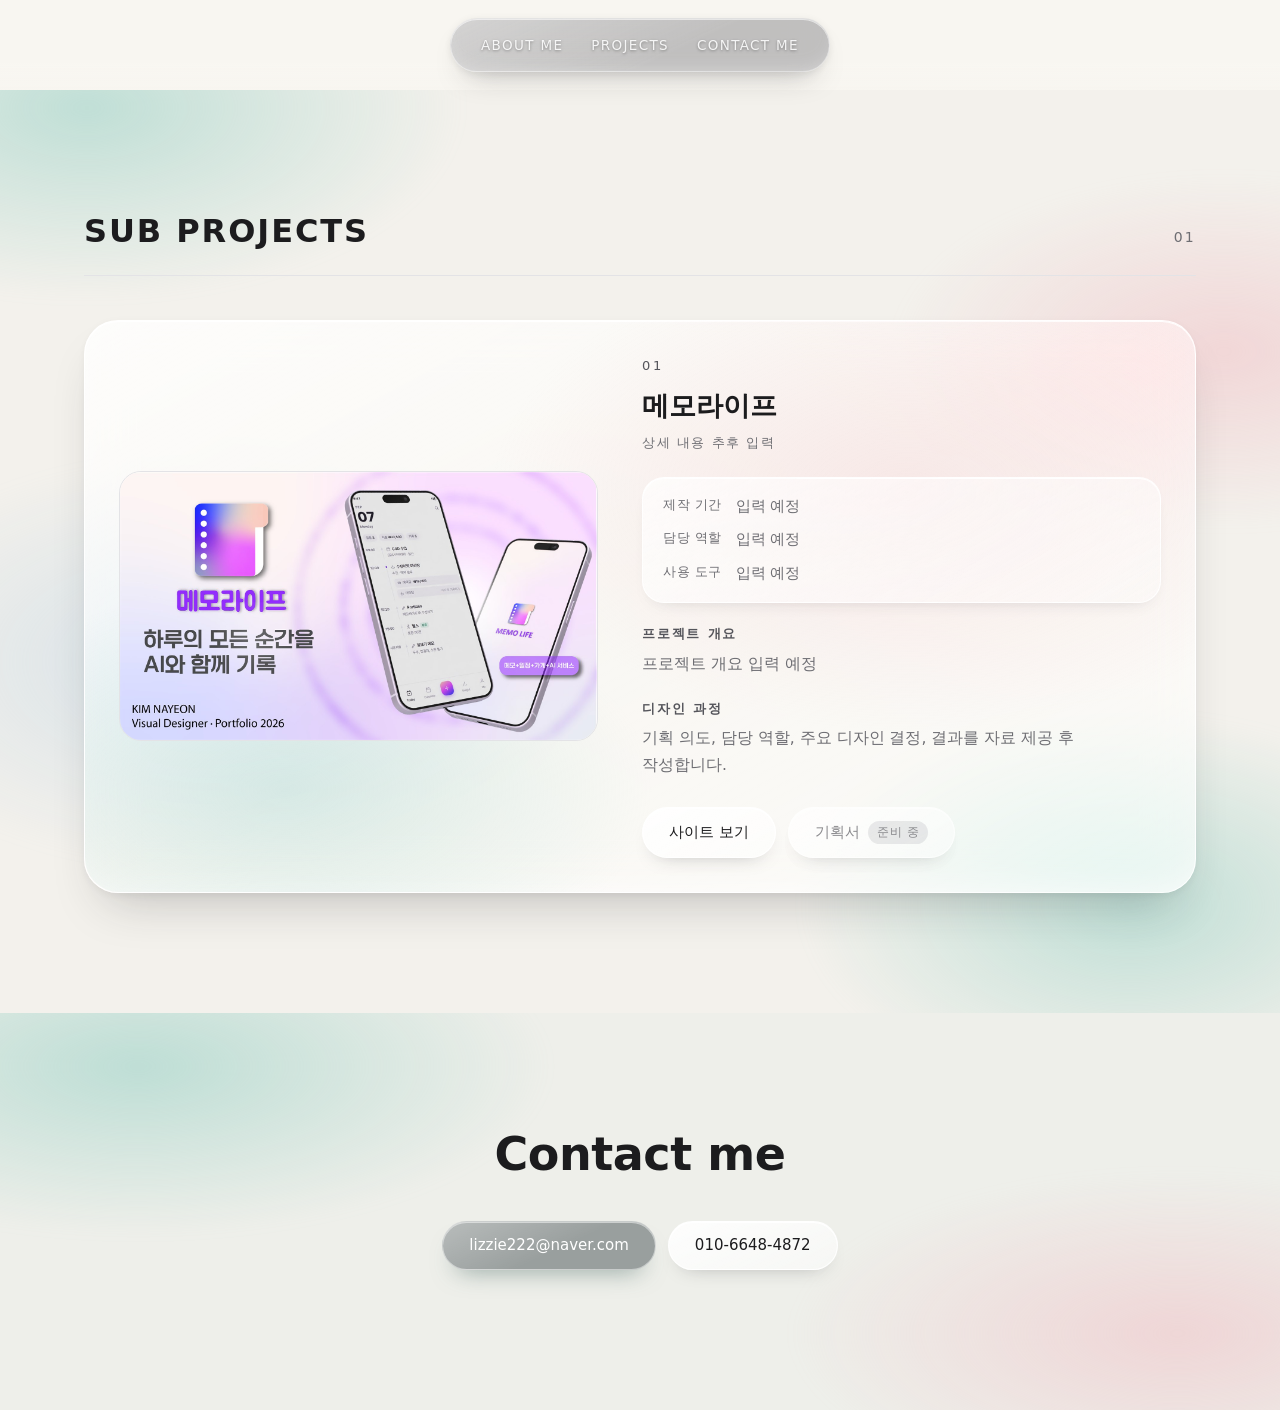
==== sub-projects.html @ ff89bba6 "연락처 제목 오타 수정 Co-Authored-By: Claude Opus 5.5 <noreply@anthropic.com>" ====
<!DOCTYPE html>
<html lang="ko">
<head>
<meta charset="UTF-8">
<meta name="viewport" content="width=device-width, initial-scale=1">
<title>SUB PROJECTS — 디자인 포트폴리오</title>
<meta name="description" content="김나연 디자인 포트폴리오 서브 프로젝트">
<link rel="stylesheet" href="styles.css">
</head>
<body>

<a class="skip" href="#main">본문으로 건너뛰기</a>

<!-- ===== 헤더 ===== -->
<header class="header">
  <nav class="header__bar" aria-label="주요 메뉴">
    <ul class="header__menu">
      <li><a href="index.html#about">ABOUT ME</a></li>
      <li class="has-sub">
        <a href="index.html#projects">PROJECTS</a>
        <ul class="submenu">
          <li><a href="index.html#projects">MAIN PROJECT</a></li>
          <li><a href="sub-projects.html" aria-current="page">SUB PROJECT</a></li>
        </ul>
      </li>
      <li><a href="#contact">CONTACT ME</a></li>
    </ul>
  </nav>
</header>

<main id="main">

  <!-- ===== SUB PROJECTS ===== -->
  <section class="projects section" id="projects">
    <div class="wrap">
      <div class="projects__head">
        <h1 class="section__title">SUB PROJECTS</h1>
        <p class="projects__range">01</p>
      </div>

      <!-- 서브 프로젝트 01 -->
      <article class="project">
        <div class="project__media">
          <img class="ph-img" src="images/memolife.jpg" alt="메모라이프 앱 대표 이미지">
        </div>
        <div class="project__body">
          <p class="project__num">01</p>
          <h2 class="project__title">메모라이프</h2>
          <p class="project__sub tbd">상세 내용 추후 입력</p>
          <dl class="meta">
            <div><dt>제작 기간</dt><dd class="tbd">입력 예정</dd></div>
            <div><dt>담당 역할</dt><dd class="tbd">입력 예정</dd></div>
            <div><dt>사용 도구</dt><dd class="tbd">입력 예정</dd></div>
          </dl>
          <div class="block">
            <h3>프로젝트 개요</h3>
            <p class="tbd">프로젝트 개요 입력 예정</p>
          </div>
          <div class="block">
            <h3>디자인 과정</h3>
            <p class="tbd">기획 의도, 담당 역할, 주요 디자인 결정, 결과를 자료 제공 후 작성합니다.</p>
          </div>
          <div class="btns">
            <a class="btn btn--line" href="https://memolife-hazel.vercel.app/" target="_blank" rel="noopener noreferrer">사이트 보기</a>
            <button class="btn btn--pending" type="button" disabled>기획서<span class="pending">준비 중</span></button>
          </div>
        </div>
      </article>

    </div>
  </section>

  <!-- ===== 하단 연락처 ===== -->
  <section class="contact" id="contact">
    <div class="wrap contact__inner">
      <h2 class="contact__title">Contact me</h2>
      <div class="btns btns--center">
        <a class="btn btn--solid" href="mailto:lizzie222@naver.com">lizzie222@naver.com</a>
        <a class="btn btn--line" href="tel:01066484872">010-6648-4872</a>
      </div>
    </div>
  </section>

</main>

<script src="nav.js"></script>

</body>
</html>
---- styles.css ----
/* ============================================================
   포트폴리오 스타일
   색상 · 간격 · 모서리는 아래 :root 변수만 고치면 전체에 반영됩니다.
   ============================================================ */

:root {
  /* 색상 — 화이트 · 그레이 톤 */
  --bg:         #F8F6F1;  /* 기본 배경 — 따뜻한 오프화이트 */
  --bg-soft:    #F3F1EC;  /* 섹션 구분용 옅은 배경 */

  /* 파스텔 — 유리 안쪽에 번지는 색 (참고 시안) */
  --mint:       rgba(150, 208, 196, .55);
  --mint-soft:  rgba(168, 214, 204, .38);
  --pink:       rgba(240, 190, 196, .52);
  --pink-soft:  rgba(244, 204, 208, .36);
  --sky:        rgba(178, 205, 226, .45);
  --sage:       #949a99;  /* 파스텔 계열 강조 (솔리드 버튼 · 배지) */
  --sage-deep:  #577E77;
  --ink:        #1C1C1E;  /* 짙은 본문 글자색 */
  --ink-soft:   #6E6E73;  /* 보조 글자색 */
  --line:       #E3E3E6;  /* 얇은 테두리 */
  --accent:     #55555B;  /* 포인트 (라벨 · 강조) */
  --accent-deep:#2C2C31;  /* 진한 회색 (버튼 · 호버) */
  --accent-pale:#EEEFEA;  /* 연한 배경 (연락처) */
  /* 유리질감 (아크릴 판 느낌) */
  --header-bg:  rgba(152, 152, 155, 0.62);    /* 헤더 메뉴 박스 — 회색 유리 */
  --glass-line: rgba(255, 255, 255, .9);   /* 유리 테두리 하이라이트 */

  /* 유백색 유리 표면 */
  --glass-face: linear-gradient(
                  152deg,
                  rgba(255, 255, 255, .82) 0%,
                  rgba(255, 255, 255, .46) 48%,
                  rgba(255, 255, 255, .68) 100%);

  /* 유리 두께감을 만드는 그림자 */
  --glass-shadow:
    0 26px 50px -22px rgba(38, 38, 44, .28),
    0 3px 10px rgba(38, 38, 44, .05),
    inset 0 1px 0 rgba(255, 255, 255, .95),
    inset 0 -18px 34px -22px rgba(255, 255, 255, .85);

  /* 모서리 — 참고 시안처럼 넉넉하게 */
  --r-sm: 14px;
  --r-md: 22px;
  --r-lg: 34px;
  --r-full: 999px;

  /* 여백 */
  --gap:       24px;
  --section-y: 120px;
  --wrap:      1160px;

  /* 호버 이펙트 속도 */
  --hover-speed: .22s;

  /* 글꼴 */
  --font: "Pretendard", "Pretendard Variable", "Apple SD Gothic Neo",
          "Malgun Gothic", "맑은 고딕", system-ui, -apple-system, sans-serif;
}

/* ---------- 기본 ---------- */

*, *::before, *::after { box-sizing: border-box; }

html {
  scroll-behavior: smooth;
  scroll-padding-top: 110px; /* 고정 헤더에 제목이 가리지 않도록 */
}

body {
  margin: 0;
  background: var(--bg);
  color: var(--ink);
  font-family: var(--font);
  font-size: 17px;
  line-height: 1.75;
  -webkit-text-size-adjust: 100%;
  overflow-x: hidden;
}

img { max-width: 100%; display: block; }

h1, h2, h3, h4 { margin: 0; line-height: 1.35; word-break: keep-all; }
p { margin: 0; word-break: keep-all; }
ul { margin: 0; padding: 0; list-style: none; }
dl, dd { margin: 0; }

a { color: inherit; }

/* 키보드 포커스 표시 */
a:focus-visible,
button:focus-visible {
  outline: 2px solid var(--accent);
  outline-offset: 3px;
  border-radius: var(--r-sm);
}

/* 움직임을 줄이도록 설정한 사용자에게는 호버 이펙트를 적용하지 않는다 */
@media (prefers-reduced-motion: reduce) {
  html { scroll-behavior: auto; }
  * { transition: none !important; }
  .header__menu a:hover,
  .btn:hover,
  .section__title:hover,
  .project__title:hover,
  .contact__title:hover,
  .totop:hover { transform: none; }
}

.wrap {
  width: 100%;
  max-width: var(--wrap);
  margin: 0 auto;
  padding-inline: 24px;
}

.section { padding-block: var(--section-y); }

.skip {
  position: absolute;
  left: -9999px;
}
.skip:focus {
  left: 16px; top: 16px;
  z-index: 100;
  background: var(--ink);
  color: var(--bg);
  padding: 10px 18px;
  border-radius: var(--r-full);
}

/* 아직 확정되지 않은 내용 표시 */
.tbd { color: var(--ink-soft); }

/* ---------- 헤더 ---------- */

.header {
  position: sticky;
  top: 0;
  z-index: 50;
  display: flex;
  justify-content: center;   /* 메뉴 박스를 화면 가운데로 */
  padding: 18px 24px;
  background: linear-gradient(var(--bg) 70%, transparent);
}

.header__bar {
  display: inline-flex;
  align-items: center;
  justify-content: center;
  max-width: 100%;
  padding: 11px 30px;

  /* 유리질감 */
  background:
    linear-gradient(155deg, rgba(255, 255, 255, .34), rgba(255, 255, 255, .06) 60%),
    var(--header-bg);
  backdrop-filter: blur(20px) saturate(160%);
  -webkit-backdrop-filter: blur(20px) saturate(160%);
  border: 1px solid rgba(255, 255, 255, .5);
  border-radius: var(--r-full);
  box-shadow:
    0 16px 30px -16px rgba(38, 38, 44, .35),
    0 2px 8px rgba(38, 38, 44, .08),
    inset 0 1px 0 rgba(255, 255, 255, .6),
    inset 0 -10px 20px -14px rgba(255, 255, 255, .5);
}

.header__menu {
  display: flex;
  flex-wrap: wrap;
  justify-content: center;
  gap: 6px 28px;
}

.header__menu a {
  display: inline-block;
  text-decoration: none;
  font-size: 13.5px;
  letter-spacing: .1em;
  color: rgba(255, 255, 255, .88);
  text-shadow: 0 1px 3px rgba(0, 0, 0, .35);
  transition: color var(--hover-speed), transform var(--hover-speed);
}
.header__menu a:hover {
  color: #fff;
  transform: translateY(-3px) scale(1.14);
}

/* PROJECTS 서브 메뉴 */
.has-sub { position: relative; }

.submenu {
  position: absolute;
  top: calc(100% + 18px);
  left: 50%;
  min-width: max-content;
  padding: 8px;
  list-style: none;
  background: var(--accent-deep);
  border: 1px solid rgba(255, 255, 255, .18);
  border-radius: var(--r-md);
  box-shadow: 0 16px 30px -14px rgba(38, 38, 44, .5);
  opacity: 0;
  visibility: hidden;
  transform: translate(-50%, -6px);
  transition: opacity var(--hover-speed), transform var(--hover-speed), visibility var(--hover-speed);
}

/* 메뉴와 서브 메뉴 사이 틈에서 hover가 끊기지 않게 잇는 영역 */
.submenu::before {
  content: "";
  position: absolute;
  left: 0;
  right: 0;
  bottom: 100%;
  height: 20px;
}

@media (hover: hover) {
  .has-sub:hover .submenu {
    opacity: 1;
    visibility: visible;
    transform: translate(-50%, 0);
  }
}

.has-sub:focus-within .submenu,
.has-sub.is-open .submenu {
  opacity: 1;
  visibility: visible;
  transform: translate(-50%, 0);
}

.header__menu .submenu a {
  display: block;
  padding: 10px 18px;
  border-radius: var(--r-sm);
  font-size: 12.5px;
  white-space: nowrap;
}
.header__menu .submenu a:hover,
.header__menu .submenu a:focus-visible,
.header__menu .submenu a[aria-current="page"] {
  color: #fff;
  background: rgba(255, 255, 255, .14);
  transform: none;
}

/* ---------- 첫 화면 ---------- */

.hero {
  position: relative;
  overflow: hidden;
  padding-block: 72px 110px;
}

/* 첫 화면에도 옅은 파스텔 기운을 깐다 */
.hero::before {
  content: "";
  position: absolute;
  inset: -25% -10%;
  background:
    radial-gradient(26% 34% at 78% 22%, var(--mint-soft), transparent 72%),
    radial-gradient(24% 30% at 12% 72%, var(--pink-soft), transparent 72%);
  filter: blur(10px);
  pointer-events: none;
}

.hero__inner {
  position: relative;
  display: grid;
  grid-template-columns: 1fr;
  justify-items: center;
}

.hero__text {
  max-width: 760px;
  text-align: center;
}

.eyebrow {
  font-size: 13px;
  letter-spacing: .2em;
  color: var(--accent);
  margin-bottom: 22px;
}

.hero__title {
  font-size: clamp(34px, 5.2vw, 60px);
  font-weight: 700;
  letter-spacing: -.02em;
  line-height: 1.28;
}

.hero__name {
  margin-top: 28px;
  font-size: 17px;
}

.hero__field {
  margin-top: 6px;
  color: var(--ink-soft);
  font-size: 15px;
  letter-spacing: .02em;
}


/* ---------- 버튼 ---------- */

.btns {
  display: flex;
  flex-wrap: wrap;
  gap: 12px;
  margin-top: 36px;
}
.btns--center { justify-content: center; }

.btn {
  display: inline-flex;
  align-items: center;
  gap: 8px;
  padding: 13px 26px;
  border-radius: var(--r-full);
  border: 1px solid var(--line);
  background: transparent;
  color: var(--ink);
  font-family: inherit;
  font-size: 15px;
  line-height: 1.4;
  text-decoration: none;
  text-align: center;
  cursor: pointer;
  transition: background var(--hover-speed), color var(--hover-speed),
              border-color var(--hover-speed), transform var(--hover-speed);
  max-width: 100%;
  word-break: break-word;   /* 이메일 · 전화번호가 잘리지 않도록 */
}

/* 커서를 올리면 살짝 커지면서 위로 올라간다 */
.btn:hover { transform: translateY(-3px) scale(1.05); }

/* 아직 링크가 없는 버튼은 반응하지 않는다 */
.btn:disabled:hover { transform: none; }

.btn--solid {
  background:
    linear-gradient(155deg, rgba(255, 255, 255, .34), rgba(255, 255, 255, .05) 55%),
    var(--sage);
  border-color: rgba(255, 255, 255, .45);
  color: #fff;
  box-shadow:
    0 14px 24px -14px rgba(70, 104, 98, .6),
    inset 0 1px 0 rgba(255, 255, 255, .5);
}
.btn--solid:hover { background: var(--sage-deep); }

/* 유리 위에 놓인 유백색 알약 버튼 */
.btn--line,
.btn--pending {
  background: linear-gradient(155deg, rgba(255, 255, 255, .9), rgba(255, 255, 255, .5));
  border-color: rgba(255, 255, 255, .9);
  box-shadow:
    0 10px 20px -14px rgba(38, 38, 44, .35),
    inset 0 1px 0 rgba(255, 255, 255, .95);
}

.btn--line:hover { color: var(--accent-deep); }

/* 아직 링크가 없는 버튼 — 비활성 + 준비 중 표시 */
.btn--pending {
  color: var(--ink-soft);
  cursor: not-allowed;
  opacity: .8;
}

.pending {
  font-size: 11.5px;
  letter-spacing: .06em;
  padding: 3px 9px;
  border-radius: var(--r-full);
  background: rgba(160, 163, 170, .28);
  color: var(--ink-soft);
}

/* ---------- 이미지 자리 표시자 ---------- */

.ph {
  display: flex;
  align-items: center;
  justify-content: center;
  text-align: center;
  padding: 20px;
  background:
    linear-gradient(155deg, rgba(255, 255, 255, .55), rgba(255, 255, 255, .14) 62%),
    radial-gradient(78% 80% at 26% 20%, var(--mint-soft), transparent 76%),
    rgba(198, 202, 208, .45);
  border: 1px solid rgba(255, 255, 255, .7);
  border-radius: var(--r-md);
  box-shadow: inset 0 1px 0 rgba(255, 255, 255, .85);
  color: #74747A;
  font-size: 14px;
  line-height: 1.6;
}

.ph--profile { aspect-ratio: 4 / 5;  }
.ph--web     { aspect-ratio: 16 / 10; }  /* 홈페이지 화면 */
.ph--doc     { aspect-ratio: 4 / 3;  }   /* 포트폴리오 문서 */
.ph--square  { aspect-ratio: 1 / 1;  }   /* 브랜딩 · 캐릭터 작업물 */

/* 실제 이미지로 교체할 때 사용 */
.ph-img {
  width: 100%;
  height: auto;
  border: 1px solid var(--line);
  border-radius: var(--r-md);
}

/* 프로필 사진: 자리 표시자와 같은 비율 유지, 넘치는 부분은 잘라냄 */
.ph-img--profile {
  aspect-ratio: 4 / 5;
  object-fit: cover;
  object-position: center top;
}

/* 홈페이지 화면: 16:10으로 채우고 넘치는 좌우는 잘라냄 */
.ph-img--web {
  aspect-ratio: 16 / 10;
  object-fit: cover;
  object-position: center top;
}

/* 세로형 포스터: 카드가 너무 길어지지 않도록 높이를 제한하고 가운데 정렬 */
.ph-img--poster {
  width: auto;
  max-width: 100%;
  max-height: 520px;
  margin: 0 auto;
  display: block;
}

/* ---------- 공통 제목 ---------- */

.section__title {
  font-size: clamp(24px, 3vw, 32px);
  letter-spacing: .06em;
  font-weight: 700;
  display: inline-block;
  transform-origin: left center;
  transition: transform var(--hover-speed);
}

.section__title:hover { transform: translateY(-3px) scale(1.04); }

.section__lead {
  margin-top: 10px;
  color: var(--accent);
  font-size: 16px;
}

/* ---------- ABOUT ME ---------- */

.about__top {
  display: grid;
  grid-template-columns: 340px 1fr;
  gap: 56px;
  align-items: start;
}

.about__body { margin-top: 22px; }

.about__grid {
  margin-top: 64px;
  display: grid;
  grid-template-columns: repeat(3, 1fr);
  gap: var(--gap);
}

.card--info {
  position: relative;
  padding: 28px;
  background: var(--glass-face);
  backdrop-filter: blur(20px) saturate(160%);
  -webkit-backdrop-filter: blur(20px) saturate(160%);
  border: 1px solid var(--glass-line);
  border-radius: var(--r-md);
  box-shadow: var(--glass-shadow);
}

/* ABOUT 카드도 유리 안쪽에 파스텔을 깐다 */
.card--info::before {
  content: "";
  position: absolute;
  inset: 0;
  border-radius: inherit;
  background: radial-gradient(70% 80% at 78% 16%, var(--mint-soft), transparent 74%);
  pointer-events: none;
}

.about__grid > .card--info:nth-child(2)::before {
  background: radial-gradient(70% 80% at 78% 16%, var(--pink-soft), transparent 74%);
}

.about__grid > .card--info:nth-child(3)::before {
  background: radial-gradient(70% 80% at 78% 16%, var(--sky), transparent 74%);
}

.card--info > * { position: relative; }

.card--info h3 {
  font-size: 13px;
  letter-spacing: .16em;
  color: var(--accent);
  margin-bottom: 12px;
}

.card--info p { font-size: 15.5px; }

/* 카드 안쪽 두 번째 구간 (예: AWARDS 아래 LICENSE) */
.card__sub {
  margin-top: 24px;
  padding-top: 20px;
  border-top: 1px solid rgba(255, 255, 255, .85);
  box-shadow: 0 -1px 0 rgba(120, 124, 134, .12);
}

/* 경력 · 수상 목록 */
.info-list {
  display: grid;
  gap: 16px;
}

.info-list dt {
  font-size: 12.5px;
  letter-spacing: .04em;
  color: var(--ink-soft);
  margin-bottom: 2px;
}

.info-list dd {
  font-size: 15px;
  line-height: 1.55;
}

.info-list dd span {
  display: block;
  margin-top: 2px;
  font-size: 13.5px;
  color: var(--ink-soft);
}

/* 사용 도구 목록 */
.tool-list {
  display: grid;
  gap: 9px;
  font-size: 15px;
}

.tool-list li {
  padding-left: 14px;
  position: relative;
  line-height: 1.5;
}

.tool-list li::before {
  content: "";
  position: absolute;
  left: 0;
  top: .62em;
  width: 5px;
  height: 5px;
  border-radius: 50%;
  background: var(--sage);
}

/* ---------- PROJECTS ---------- */

.projects {
  position: relative;
  background: var(--bg-soft);
  overflow: hidden;
}

/* 유리 뒤로 은은하게 비쳐 보이는 배경 */
.projects::before {
  content: "";
  position: absolute;
  inset: -10%;
  background:
    radial-gradient(34% 24% at 14% 10%, var(--mint), transparent 72%),
    radial-gradient(30% 22% at 88% 32%, var(--pink), transparent 72%),
    radial-gradient(34% 26% at 22% 60%, var(--sky),  transparent 72%),
    radial-gradient(30% 24% at 82% 82%, var(--mint), transparent 72%);
  filter: blur(8px);
  pointer-events: none;
}

.projects > .wrap { position: relative; z-index: 1; }

.projects__head {
  display: flex;
  align-items: baseline;
  justify-content: space-between;
  gap: 16px;
  flex-wrap: wrap;
  padding-bottom: 22px;
  border-bottom: 1px solid var(--line);
}

.projects__range {
  color: var(--ink-soft);
  font-size: 14px;
  letter-spacing: .16em;
}

.project {
  display: grid;
  grid-template-columns: minmax(0, 48fr) minmax(0, 52fr);
  gap: 44px;
  align-items: center;
  position: relative;
  margin-top: 44px;
  padding: 34px;

  /* 유리질감 — 유백색 아크릴 판 */
  background: var(--glass-face);
  backdrop-filter: blur(24px) saturate(165%);
  -webkit-backdrop-filter: blur(24px) saturate(165%);
  border: 1px solid var(--glass-line);
  border-radius: var(--r-lg);
  box-shadow: var(--glass-shadow);
}

/* 유리 안쪽에 번지는 파스텔 — 카드마다 색을 번갈아 준다 */
.project::before {
  content: "";
  position: absolute;
  inset: 0;
  border-radius: inherit;
  background:
    radial-gradient(52% 58% at 72% 28%, var(--mint-soft), transparent 72%),
    radial-gradient(46% 50% at 20% 84%, var(--sky), transparent 72%);
  pointer-events: none;
}

.project:nth-child(even)::before {
  background:
    radial-gradient(52% 58% at 74% 30%, var(--pink-soft), transparent 72%),
    radial-gradient(46% 50% at 18% 82%, var(--mint-soft), transparent 72%);
}

.project:nth-child(3n)::before {
  background:
    radial-gradient(54% 60% at 24% 24%, var(--sky), transparent 72%),
    radial-gradient(46% 50% at 80% 80%, var(--pink-soft), transparent 72%);
}

.project > * { position: relative; }

.project__media { min-width: 0; }
.project__body  { min-width: 0; }

.project__num {
  font-size: 13px;
  letter-spacing: .2em;
  color: var(--accent);
  margin-bottom: 10px;
}

.project__title {
  font-size: clamp(21px, 2.4vw, 27px);
  font-weight: 700;
  display: flex;
  flex-wrap: wrap;
  align-items: center;
  gap: 10px;
  transform-origin: left center;
  transition: transform var(--hover-speed);
}

.project__title:hover { transform: translateY(-3px) scale(1.04); }

.badge {
  font-size: 12px;
  letter-spacing: .06em;
  padding: 5px 12px;
  border-radius: var(--r-full);
  background:
    linear-gradient(155deg, rgba(255, 255, 255, .34), rgba(255, 255, 255, .05) 55%),
    var(--sage);
  color: #fff;
  white-space: nowrap;
  box-shadow: inset 0 1px 0 rgba(255, 255, 255, .5);
}

.project__sub {
  margin-top: 8px;
  font-size: 13px;
  letter-spacing: .12em;
  color: var(--ink-soft);
}

.meta {
  margin-top: 22px;
  padding: 16px 20px;
  background: linear-gradient(150deg, rgba(255, 255, 255, .7), rgba(255, 255, 255, .32));
  border: 1px solid rgba(255, 255, 255, .85);
  border-radius: var(--r-md);
  box-shadow:
    0 8px 18px -12px rgba(38, 38, 44, .22),
    inset 0 1px 0 rgba(255, 255, 255, .9);
  display: grid;
  gap: 8px;
}

.meta > div {
  display: flex;
  flex-wrap: wrap;
  gap: 4px 14px;
  font-size: 14.5px;
}

.meta dt {
  min-width: 54px;
  color: var(--ink-soft);
  font-size: 13px;
  letter-spacing: .04em;
}

.block { margin-top: 22px; }

.block h3,
.block h4 {
  font-size: 13px;
  letter-spacing: .14em;
  color: var(--accent);
  margin-bottom: 8px;
}

.block p { font-size: 15.5px; }
.block p + p { margin-top: 10px; }

.project .btns { margin-top: 28px; }

/* ---------- 하단 연락처 ---------- */

.contact {
  position: relative;
  overflow: hidden;
  background: var(--accent-pale);
  padding-block: 110px 140px;   /* 아래는 여백만 둔다 */
}

.contact::before {
  content: "";
  position: absolute;
  inset: -20%;
  background:
    radial-gradient(32% 42% at 22% 24%, var(--mint), transparent 72%),
    radial-gradient(30% 40% at 80% 72%, var(--pink), transparent 72%);
  filter: blur(8px);
  pointer-events: none;
}

.contact__inner { position: relative; }

.contact__inner { text-align: center; }

.contact__title {
  font-size: clamp(30px, 4.4vw, 46px);
  font-weight: 700;
  letter-spacing: -.01em;
  display: inline-block;
  transition: transform var(--hover-speed);
}

.contact__title:hover { transform: translateY(-4px) scale(1.05); }

/* ---------- 이력서 보기 창 ---------- */

.resume {
  position: fixed;
  inset: 0;
  z-index: 100;
  display: flex;
  align-items: center;
  justify-content: center;
  padding: 32px 20px;
}

.resume[hidden] { display: none; }

.resume__backdrop {
  position: absolute;
  inset: 0;
  background: rgba(40, 44, 46, .45);
  backdrop-filter: blur(10px);
  -webkit-backdrop-filter: blur(10px);
}

.resume__panel {
  position: relative;
  display: flex;
  flex-direction: column;
  max-width: 880px;
  max-height: 100%;
  padding: 16px;

  /* 페이지와 같은 유리질감 */
  background: var(--glass-face);
  border: 1px solid var(--glass-line);
  border-radius: var(--r-lg);
  box-shadow: var(--glass-shadow);
}

/* 이력서 이미지만 안에서 스크롤된다 */
.resume__scroll {
  flex: 1 1 auto;
  min-height: 0;
  overflow: auto;
  border-radius: var(--r-md);
}

.resume__img {
  display: block;
  width: 100%;
  height: auto;
}

/* 저장 · 닫기 버튼 줄 — 이력서 위에 고정 */
.resume__tools {
  flex: none;
  display: flex;
  align-items: center;
  justify-content: flex-end;
  gap: 8px;
  padding: 0 4px 12px;
}

/* 이력서 이미지 저장 버튼 */
.resume__save {
  display: inline-flex;
  align-items: center;
  gap: 6px;
  height: 40px;
  padding: 0 18px;
  font-size: 14px;
  text-decoration: none;
  color: #fff;
  background:
    linear-gradient(155deg, rgba(255, 255, 255, .34), rgba(255, 255, 255, .05) 55%),
    var(--sage);
  border: 1px solid rgba(255, 255, 255, .45);
  border-radius: var(--r-full);
  box-shadow:
    0 10px 20px -12px rgba(70, 104, 98, .6),
    inset 0 1px 0 rgba(255, 255, 255, .5);
  transition: background var(--hover-speed), transform var(--hover-speed);
}

.resume__save:hover {
  background: var(--sage-deep);
  transform: translateY(-2px) scale(1.04);
}

.resume__close {
  width: 40px;
  height: 40px;
  display: flex;
  align-items: center;
  justify-content: center;
  font-size: 15px;
  color: var(--ink);
  background: linear-gradient(155deg, rgba(255, 255, 255, .95), rgba(255, 255, 255, .6));
  border: 1px solid var(--glass-line);
  border-radius: var(--r-full);
  box-shadow: 0 10px 20px -12px rgba(38, 38, 44, .4);
  cursor: pointer;
  transition: transform var(--hover-speed), color var(--hover-speed);
}

.resume__close:hover {
  color: var(--sage-deep);
  transform: scale(1.08);
}

/* ---------- 맨 위로 버튼 ---------- */

.totop {
  position: fixed;
  right: 28px;
  bottom: 28px;
  z-index: 60;
  width: 50px;
  height: 50px;
  display: flex;
  align-items: center;
  justify-content: center;
  font-size: 19px;
  line-height: 1;
  text-decoration: none;
  color: var(--ink);
  background: linear-gradient(155deg, rgba(255, 255, 255, .9), rgba(255, 255, 255, .5));
  border: 1px solid var(--glass-line);
  border-radius: var(--r-full);
  box-shadow:
    0 14px 26px -14px rgba(38, 38, 44, .35),
    inset 0 1px 0 rgba(255, 255, 255, .95);
  backdrop-filter: blur(16px) saturate(160%);
  -webkit-backdrop-filter: blur(16px) saturate(160%);

  /* 기본은 숨김, 스크롤을 내리면 나타난다 */
  opacity: 0;
  visibility: hidden;
  transform: translateY(8px);
  transition: opacity .25s, transform .25s, visibility .25s, color .2s, border-color .2s;
}

.totop.is-visible {
  opacity: 1;
  visibility: visible;
  transform: none;
}

.totop:hover {
  color: var(--accent-deep);
  border-color: var(--ink-soft);
  transform: translateY(-4px) scale(1.08);
}

/* ============================================================
   반응형
   ============================================================ */

/* 태블릿 */
@media (max-width: 1000px) {
  :root { --section-y: 88px; }

  .about__top {
    grid-template-columns: 1fr;
    gap: 40px;
  }

  .about__top .ph--profile,
  .about__top .ph-img--profile {
    max-width: 320px;
    aspect-ratio: 4 / 4.4;
  }

  .about__grid { grid-template-columns: 1fr; }

  /* 좁은 화면: 이미지 위, 설명 아래 한 열 */
  .project {
    grid-template-columns: 1fr;
    gap: 28px;
  }
}

/* 모바일 */
@media (max-width: 640px) {
  :root { --section-y: 72px; }

  body { font-size: 16px; }

  .wrap { padding-inline: 18px; }

  .header { padding: 12px 16px; }

  .header__bar { padding: 10px 20px; }

  .header__menu { gap: 6px 18px; }
  .header__menu a { font-size: 12.5px; }

  html { scroll-padding-top: 96px; }

  .hero { padding-block: 40px 72px; }

  .project { padding: 22px; }

  .meta { padding: 14px 16px; }

  .btn { padding: 12px 20px; font-size: 14.5px; }

  .btns .btn { flex: 1 1 100%; justify-content: center; }

  .contact { padding-block: 72px 96px; }

  .totop {
    right: 16px;
    bottom: 16px;
    width: 44px;
    height: 44px;
    font-size: 17px;
  }

  .resume { padding: 16px 12px; }
  .resume__panel { padding: 10px; border-radius: var(--r-md); }
  .resume__tools { gap: 6px; padding-bottom: 10px; }
  .resume__save { height: 36px; padding: 0 14px; font-size: 13px; }
  .resume__close { width: 36px; height: 36px; }
}
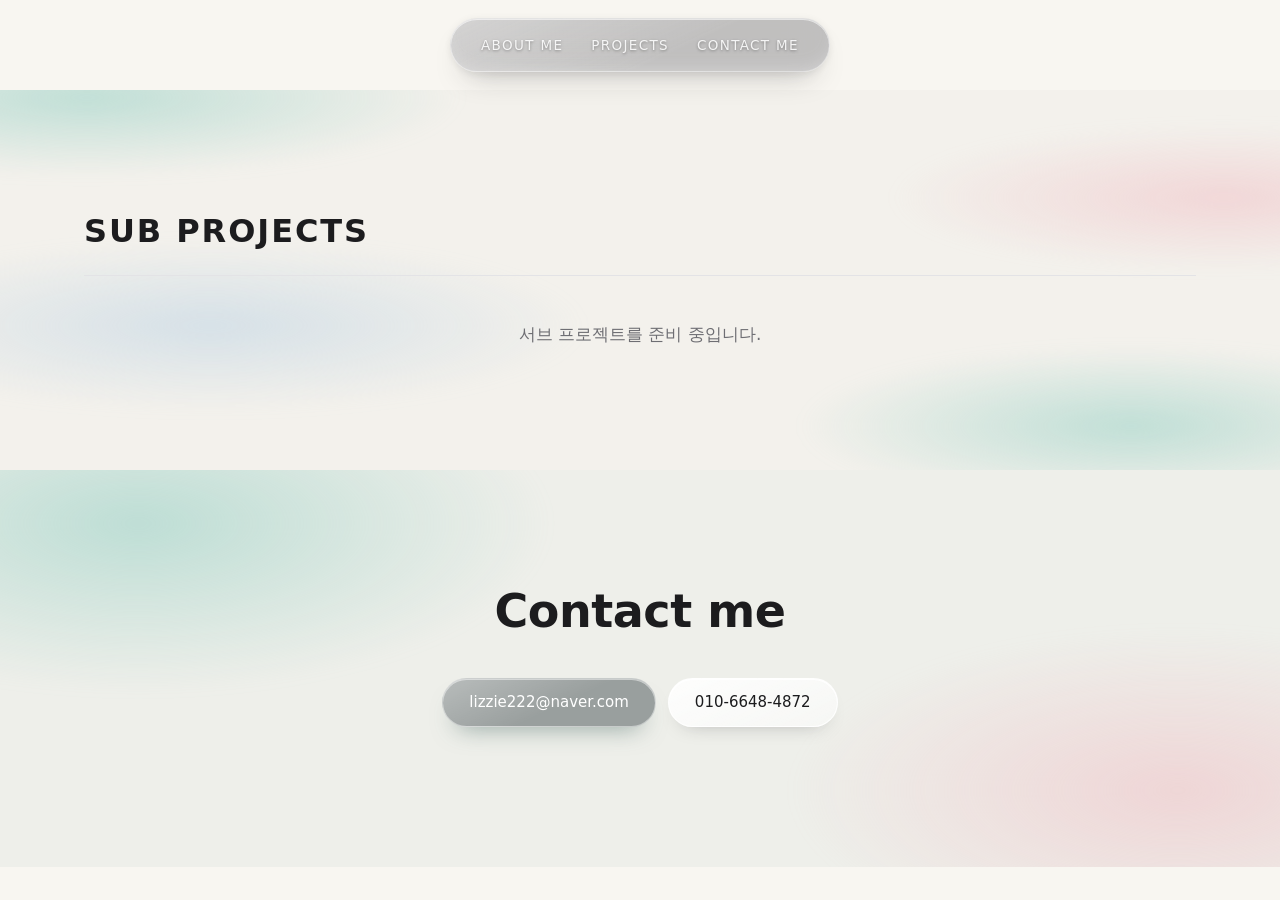
==== commit fc3a0774: "메모라이프를 메인 프로젝트로 이동, 서브 페이지 준비 중 안내 추가 Co-Authored-By: Claude Opus 5.5 <noreply@anthropic.com>" ====
--- a/sub-projects.html
+++ b/sub-projects.html
@@ -35,37 +35,10 @@
     <div class="wrap">
       <div class="projects__head">
         <h1 class="section__title">SUB PROJECTS</h1>
-        <p class="projects__range">01</p>
       </div>
 
-      <!-- 서브 프로젝트 01 -->
-      <article class="project">
-        <div class="project__media">
-          <img class="ph-img" src="images/memolife.jpg" alt="메모라이프 앱 대표 이미지">
-        </div>
-        <div class="project__body">
-          <p class="project__num">01</p>
-          <h2 class="project__title">메모라이프</h2>
-          <p class="project__sub tbd">상세 내용 추후 입력</p>
-          <dl class="meta">
-            <div><dt>제작 기간</dt><dd class="tbd">입력 예정</dd></div>
-            <div><dt>담당 역할</dt><dd class="tbd">입력 예정</dd></div>
-            <div><dt>사용 도구</dt><dd class="tbd">입력 예정</dd></div>
-          </dl>
-          <div class="block">
-            <h3>프로젝트 개요</h3>
-            <p class="tbd">프로젝트 개요 입력 예정</p>
-          </div>
-          <div class="block">
-            <h3>디자인 과정</h3>
-            <p class="tbd">기획 의도, 담당 역할, 주요 디자인 결정, 결과를 자료 제공 후 작성합니다.</p>
-          </div>
-          <div class="btns">
-            <a class="btn btn--line" href="https://memolife-hazel.vercel.app/" target="_blank" rel="noopener noreferrer">사이트 보기</a>
-            <button class="btn btn--pending" type="button" disabled>기획서<span class="pending">준비 중</span></button>
-          </div>
-        </div>
-      </article>
+      <!-- 서브 프로젝트가 생기면 이 문구를 지우고 index.html과 같은 article.project 블록을 넣습니다 -->
+      <p class="projects__empty tbd">서브 프로젝트를 준비 중입니다.</p>
 
     </div>
   </section>
--- a/styles.css
+++ b/styles.css
@@ -292,6 +292,24 @@
   font-weight: 700;
   letter-spacing: -.02em;
   line-height: 1.28;
+}
+
+/* 첫 화면 제목 물결 모션 — 글자마다 시차를 두고 위아래로 움직인다 */
+.wave__word { display: inline-block; }
+
+.wave__char {
+  display: inline-block;
+  animation: wave 2.6s ease-in-out infinite;
+  animation-delay: calc(var(--i) * 90ms);
+}
+
+@keyframes wave {
+  0%, 50%, 100% { transform: translateY(0); }
+  25%           { transform: translateY(-.2em); }
+}
+
+@media (prefers-reduced-motion: reduce) {
+  .wave__char { animation: none; }
 }
 
 .hero__name {
@@ -550,6 +568,30 @@
   color: var(--ink-soft);
 }
 
+/* 항목 설명 오른쪽에 작은 버튼을 나란히 둘 때 */
+.info-list dd .info-list__row {
+  display: flex;
+  align-items: center;
+  gap: 10px;
+}
+
+.btn--sm {
+  padding: 4px 14px;
+  font-size: 12.5px;
+}
+
+.btn--gray {
+  margin-left: 75px;
+  background: var(--accent);
+  border-color: var(--accent);
+  color: #fff;
+}
+.btn--gray:hover {
+  background: var(--accent-deep);
+  border-color: var(--accent-deep);
+  color: #fff;
+}
+
 /* 사용 도구 목록 */
 .tool-list {
   display: grid;
@@ -606,6 +648,11 @@
   flex-wrap: wrap;
   padding-bottom: 22px;
   border-bottom: 1px solid var(--line);
+}
+
+.projects__empty {
+  margin-top: 44px;
+  text-align: center;
 }
 
 .projects__range {
@@ -945,6 +992,7 @@
   .about__top .ph--profile,
   .about__top .ph-img--profile {
     max-width: 320px;
+    justify-self: center;
     aspect-ratio: 4 / 4.4;
   }
 
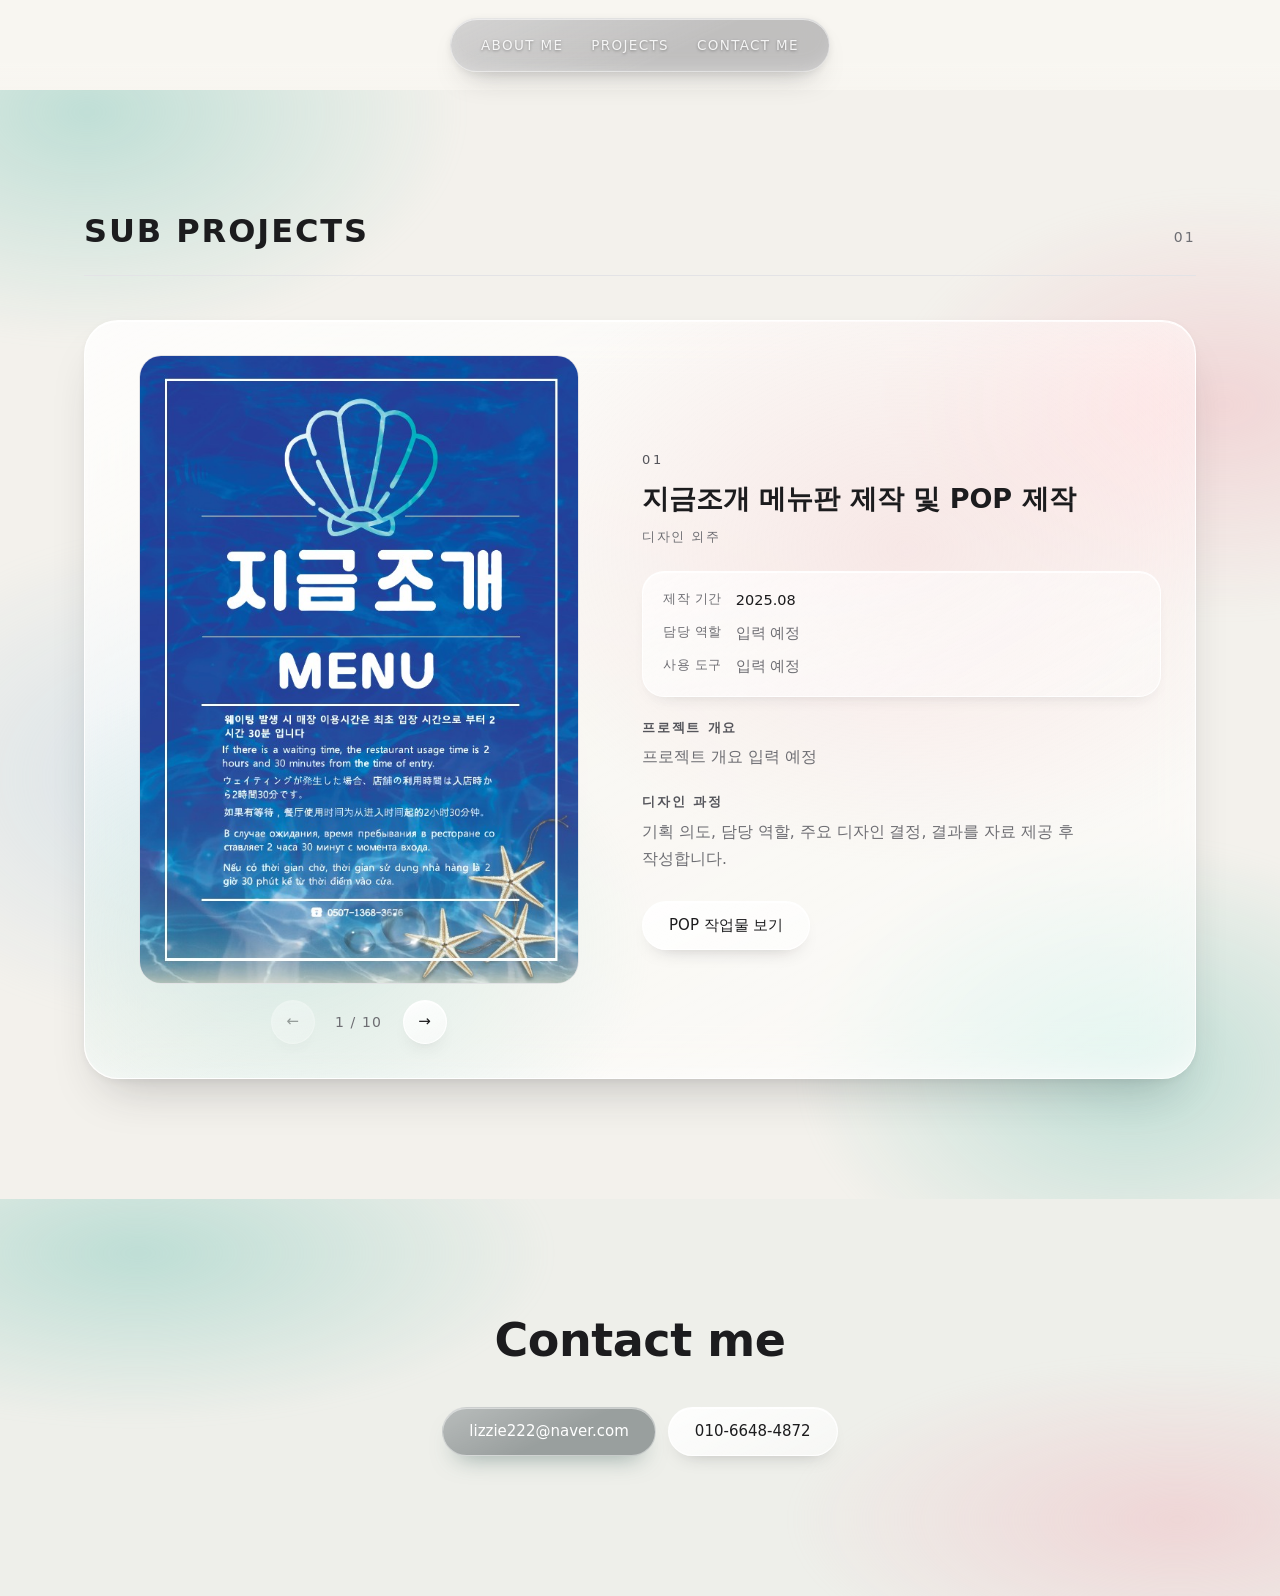
==== commit c4332e23: "지금조개 메뉴판 슬라이더와 POP 상세페이지 추가 Co-Authored-By: Claude Opus 5.5 <noreply@anthropic.com>" ====
--- a/sub-projects.html
+++ b/sub-projects.html
@@ -35,10 +35,53 @@
     <div class="wrap">
       <div class="projects__head">
         <h1 class="section__title">SUB PROJECTS</h1>
+        <p class="projects__range">01</p>
       </div>
 
-      <!-- 서브 프로젝트가 생기면 이 문구를 지우고 index.html과 같은 article.project 블록을 넣습니다 -->
-      <p class="projects__empty tbd">서브 프로젝트를 준비 중입니다.</p>
+      <!-- 서브 프로젝트 01 -->
+      <article class="project">
+        <div class="project__media">
+          <div class="slider" data-slider role="group" aria-label="지금조개 메뉴판 페이지 넘겨보기">
+            <div class="slider__track">
+              <img class="ph-img" src="images/jigeum-menu-1.jpg" width="598" height="856" alt="지금조개 메뉴판 표지">
+              <img class="ph-img" src="images/jigeum-menu-2.jpg" width="1200" height="1697" loading="lazy" alt="지금조개 메뉴판 메인 메뉴 세트 페이지">
+              <img class="ph-img" src="images/jigeum-menu-3.jpg" width="1200" height="1697" loading="lazy" alt="지금조개 메뉴판 메인 메뉴 세트와 단품 페이지">
+              <img class="ph-img" src="images/jigeum-menu-4.jpg" width="1200" height="1697" loading="lazy" alt="지금조개 메뉴판 메인 메뉴 페이지">
+              <img class="ph-img" src="images/jigeum-menu-5.jpg" width="1200" height="1697" loading="lazy" alt="지금조개 메뉴판 메인 메뉴 해산물 페이지">
+              <img class="ph-img" src="images/jigeum-menu-6.jpg" width="1200" height="1697" loading="lazy" alt="지금조개 메뉴판 사이드 메뉴 페이지">
+              <img class="ph-img" src="images/jigeum-menu-7.jpg" width="1200" height="1697" loading="lazy" alt="지금조개 메뉴판 사이드 메뉴와 추가 메뉴 페이지">
+              <img class="ph-img" src="images/jigeum-menu-8.jpg" width="1200" height="1697" loading="lazy" alt="지금조개 메뉴판 주류 페이지">
+              <img class="ph-img" src="images/jigeum-menu-9.jpg" width="1200" height="1697" loading="lazy" alt="지금조개 메뉴판 주류와 음료 페이지">
+              <img class="ph-img" src="images/jigeum-menu-10.jpg" width="1200" height="1697" loading="lazy" alt="지금조개 메뉴판 NFC 태그 주문 안내 페이지">            </div>
+            <div class="slider__nav">
+              <button class="btn btn--line slider__btn" type="button" data-slider-prev aria-label="이전 페이지"><span aria-hidden="true">←</span></button>
+              <p class="slider__count" data-slider-count aria-live="polite">1 / 10</p>
+              <button class="btn btn--line slider__btn" type="button" data-slider-next aria-label="다음 페이지"><span aria-hidden="true">→</span></button>
+            </div>
+          </div>
+        </div>
+        <div class="project__body">
+          <p class="project__num">01</p>
+          <h2 class="project__title">지금조개 메뉴판 제작 및 POP 제작</h2>
+          <p class="project__sub">디자인 외주</p>
+          <dl class="meta">
+            <div><dt>제작 기간</dt><dd>2025.08</dd></div>
+            <div><dt>담당 역할</dt><dd class="tbd">입력 예정</dd></div>
+            <div><dt>사용 도구</dt><dd class="tbd">입력 예정</dd></div>
+          </dl>
+          <div class="block">
+            <h3>프로젝트 개요</h3>
+            <p class="tbd">프로젝트 개요 입력 예정</p>
+          </div>
+          <div class="block">
+            <h3>디자인 과정</h3>
+            <p class="tbd">기획 의도, 담당 역할, 주요 디자인 결정, 결과를 자료 제공 후 작성합니다.</p>
+          </div>
+          <div class="btns">
+            <a class="btn btn--line" href="images/jigeum-pop-detail.png" target="_blank" rel="noopener noreferrer">POP 작업물 보기</a>
+          </div>
+        </div>
+      </article>
 
     </div>
   </section>
@@ -57,6 +100,7 @@
 </main>
 
 <script src="nav.js"></script>
+<script src="slider.js"></script>
 
 </body>
 </html>
--- a/styles.css
+++ b/styles.css
@@ -402,6 +402,59 @@
   color: var(--ink-soft);
 }
 
+/* ---------- 이미지 넘겨보기 ---------- */
+
+.slider {
+  max-width: 440px;
+  margin-inline: auto;
+}
+
+.slider__track {
+  display: flex;
+  align-items: flex-start;   /* 페이지 비율이 조금 달라도 늘어나지 않게 */
+  overflow-x: auto;
+  scroll-snap-type: x mandatory;
+  scrollbar-width: none;
+  border-radius: var(--r-md);
+}
+.slider__track::-webkit-scrollbar { display: none; }
+
+.slider__track > img {
+  flex: 0 0 100%;
+  min-width: 0;
+  scroll-snap-align: start;
+}
+
+.slider__nav {
+  display: flex;
+  align-items: center;
+  justify-content: center;
+  gap: 16px;
+  margin-top: 16px;
+}
+
+.slider__btn {
+  width: 44px;
+  height: 44px;
+  padding: 0;
+  justify-content: center;
+}
+
+.slider__btn:disabled {
+  opacity: .4;
+  cursor: not-allowed;
+}
+.slider__btn:disabled:hover { transform: none; }
+
+.slider__count {
+  min-width: 56px;
+  margin: 0;
+  text-align: center;
+  font-size: 14px;
+  letter-spacing: .08em;
+  color: var(--ink-soft);
+}
+
 /* ---------- 이미지 자리 표시자 ---------- */
 
 .ph {
@@ -648,11 +701,6 @@
   flex-wrap: wrap;
   padding-bottom: 22px;
   border-bottom: 1px solid var(--line);
-}
-
-.projects__empty {
-  margin-top: 44px;
-  text-align: center;
 }
 
 .projects__range {
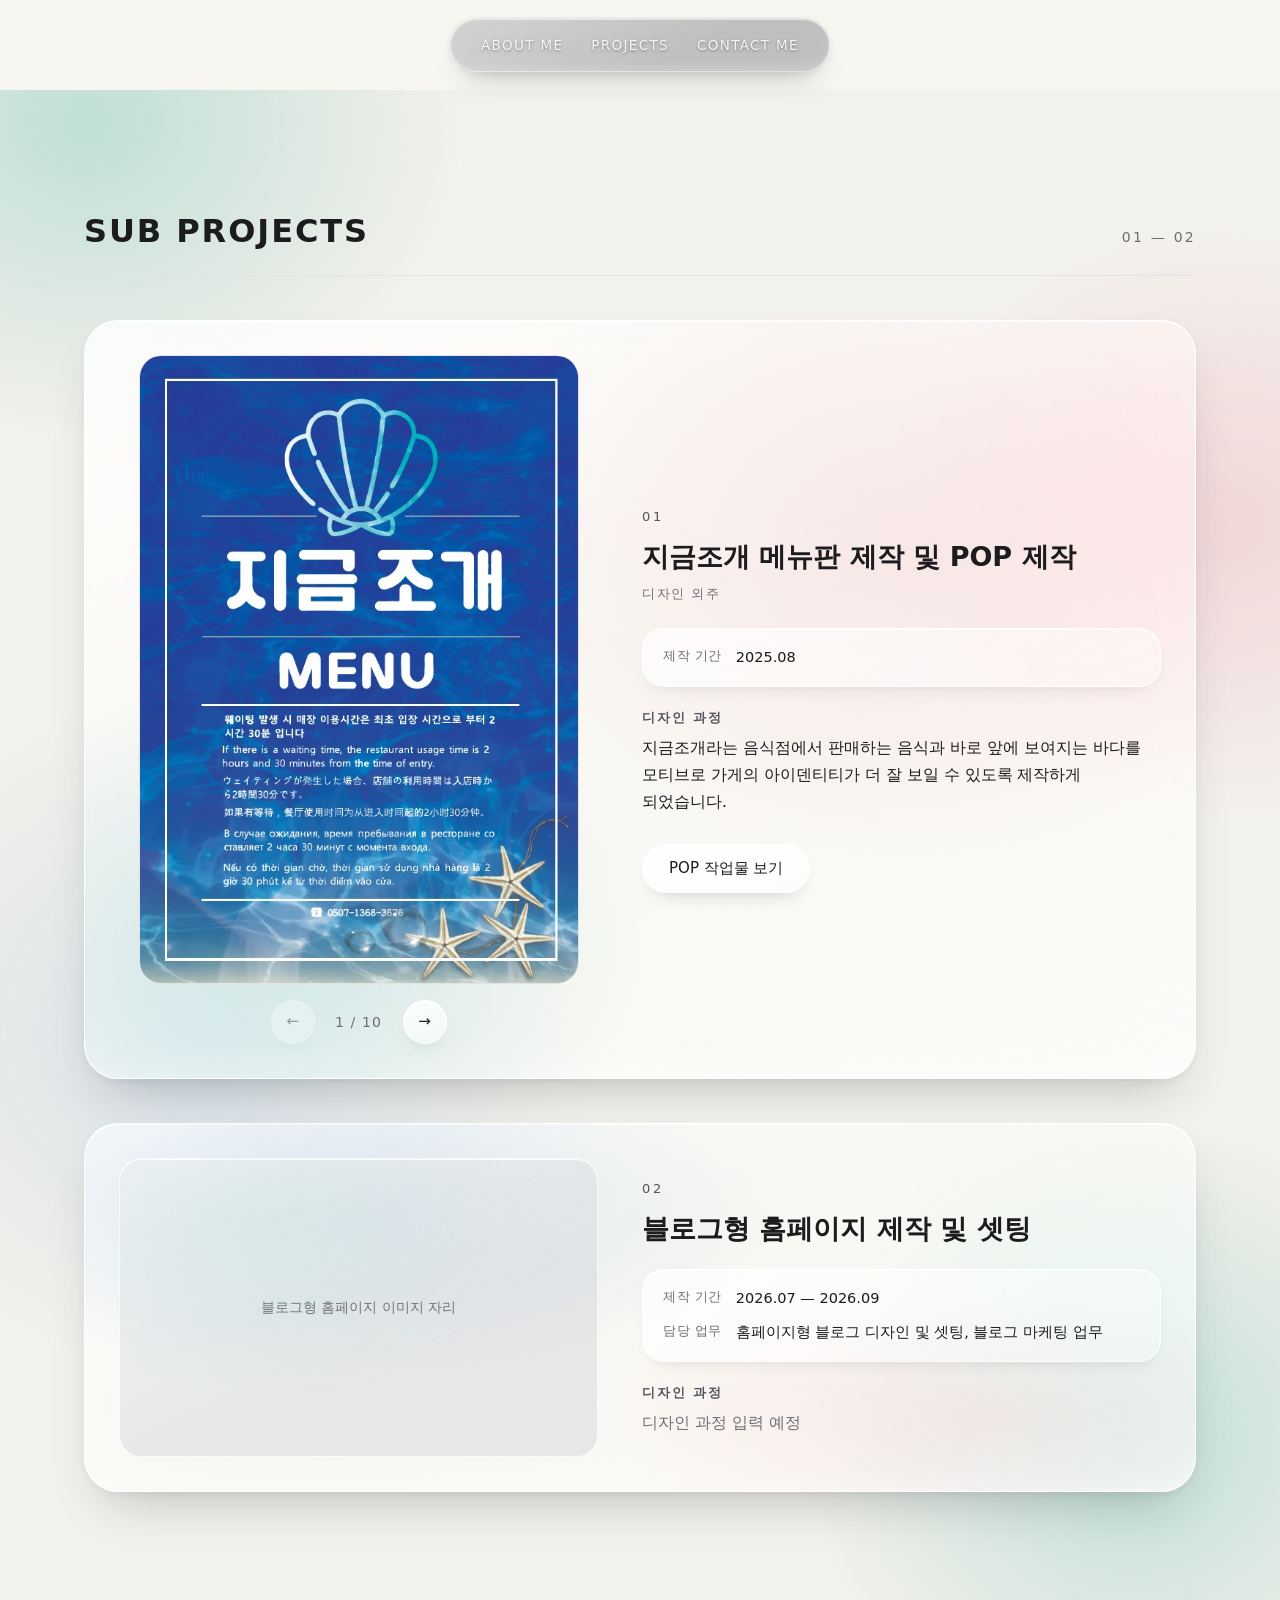
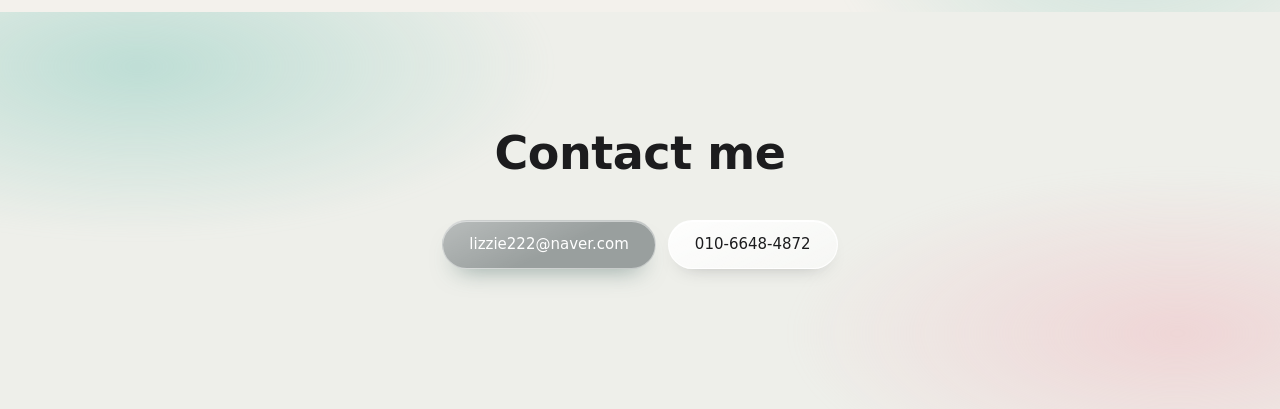
==== commit ff937982: "지금조개 내용 정리, 서브 프로젝트 02 블로그형 홈페이지 추가 Co-Authored-By: Claude Opus 5.5 <noreply@anthropic.com>" ====
--- a/sub-projects.html
+++ b/sub-projects.html
@@ -35,7 +35,7 @@
     <div class="wrap">
       <div class="projects__head">
         <h1 class="section__title">SUB PROJECTS</h1>
-        <p class="projects__range">01</p>
+        <p class="projects__range">01 — 02</p>
       </div>
 
       <!-- 서브 프로젝트 01 -->
@@ -66,19 +66,32 @@
           <p class="project__sub">디자인 외주</p>
           <dl class="meta">
             <div><dt>제작 기간</dt><dd>2025.08</dd></div>
-            <div><dt>담당 역할</dt><dd class="tbd">입력 예정</dd></div>
-            <div><dt>사용 도구</dt><dd class="tbd">입력 예정</dd></div>
           </dl>
           <div class="block">
-            <h3>프로젝트 개요</h3>
-            <p class="tbd">프로젝트 개요 입력 예정</p>
-          </div>
-          <div class="block">
             <h3>디자인 과정</h3>
-            <p class="tbd">기획 의도, 담당 역할, 주요 디자인 결정, 결과를 자료 제공 후 작성합니다.</p>
+            <p>지금조개라는 음식점에서 판매하는 음식과 바로 앞에 보여지는 바다를 모티브로 가게의 아이덴티티가 더 잘 보일 수 있도록 제작하게 되었습니다.</p>
           </div>
           <div class="btns">
             <a class="btn btn--line" href="images/jigeum-pop-detail.png" target="_blank" rel="noopener noreferrer">POP 작업물 보기</a>
+          </div>
+        </div>
+      </article>
+
+      <!-- 서브 프로젝트 02 -->
+      <article class="project">
+        <div class="project__media">
+          <div class="ph ph--web">블로그형 홈페이지 이미지 자리</div>
+        </div>
+        <div class="project__body">
+          <p class="project__num">02</p>
+          <h2 class="project__title">블로그형 홈페이지 제작 및 셋팅</h2>
+          <dl class="meta">
+            <div><dt>제작 기간</dt><dd>2026.07 — 2026.09</dd></div>
+            <div><dt>담당 업무</dt><dd>홈페이지형 블로그 디자인 및 셋팅, 블로그 마케팅 업무</dd></div>
+          </dl>
+          <div class="block">
+            <h3>디자인 과정</h3>
+            <p class="tbd">디자인 과정 입력 예정</p>
           </div>
         </div>
       </article>
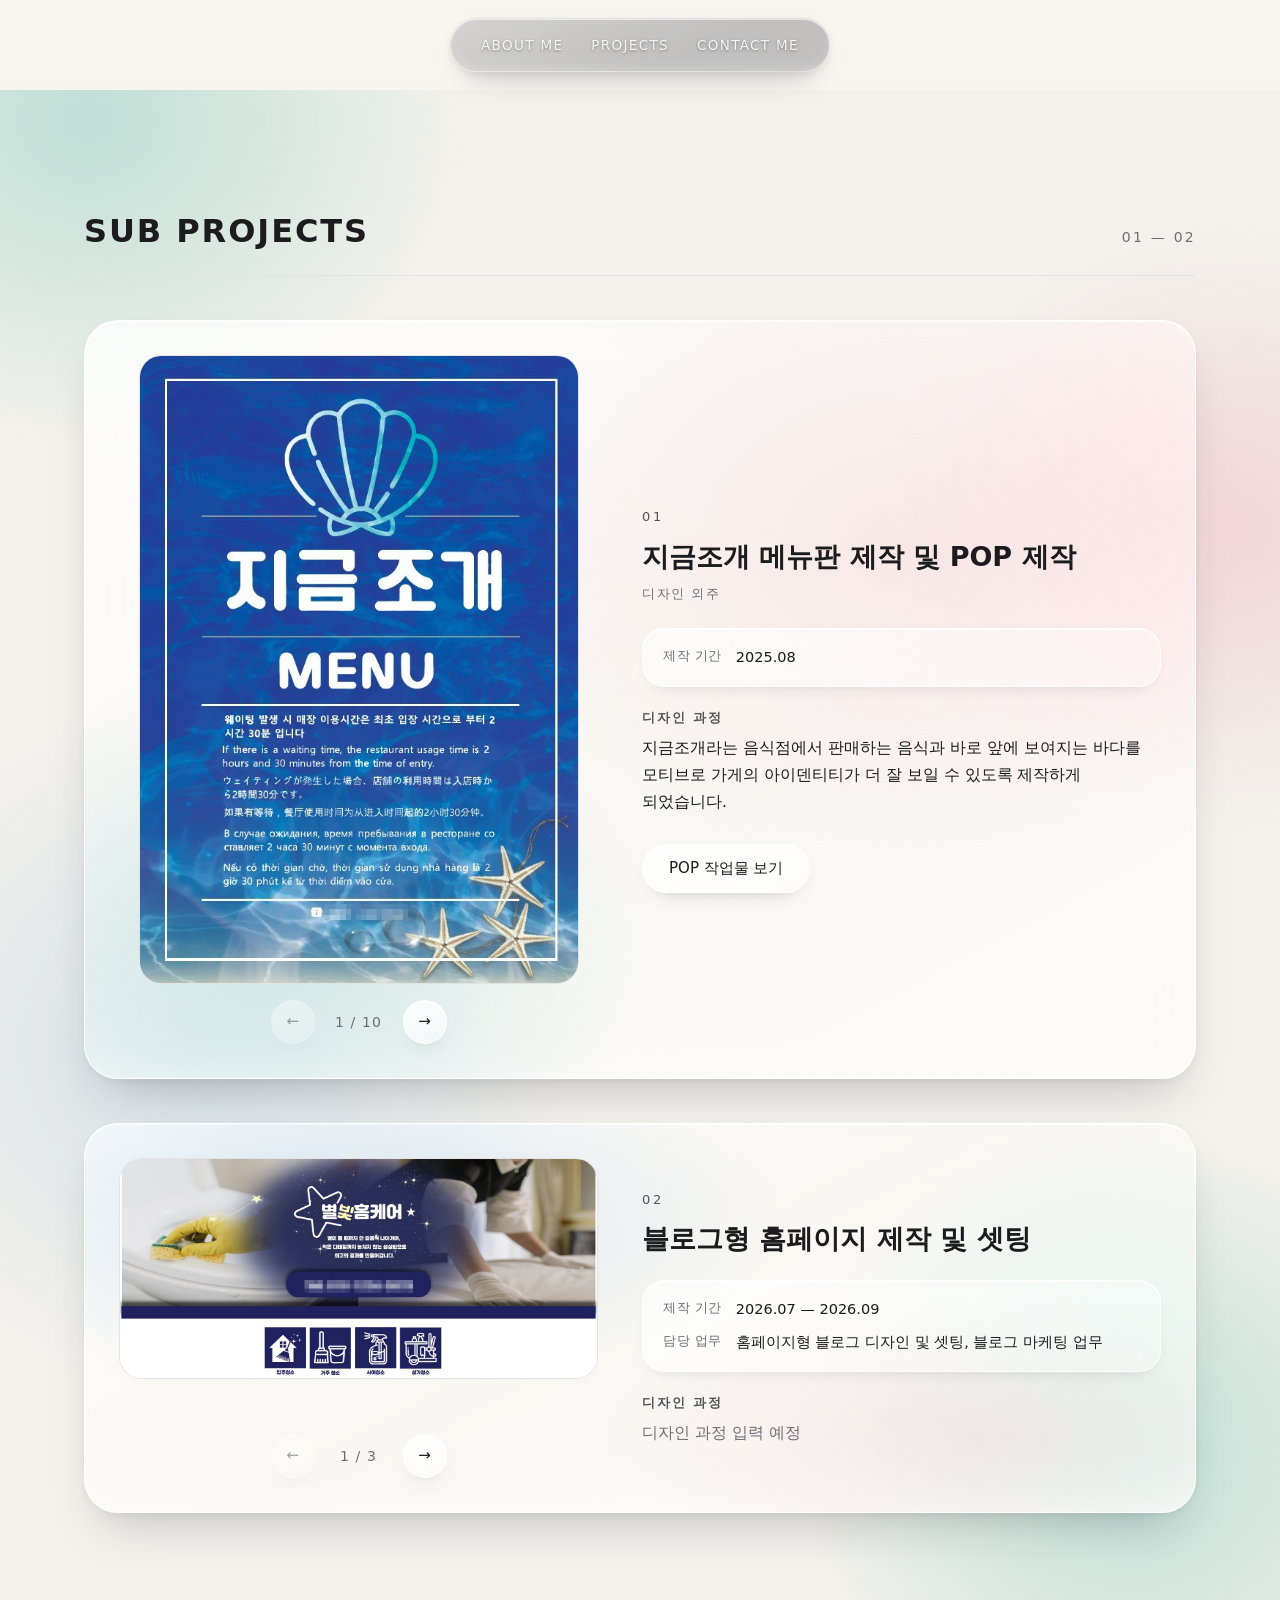
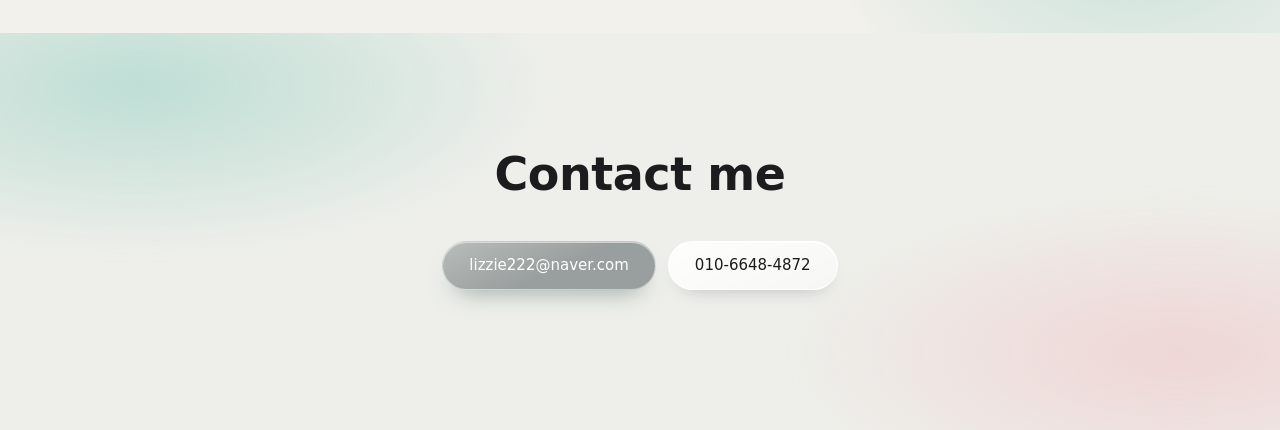
==== commit 28b03842: "블로그형 홈페이지 이미지 추가, 메모라이프 정보 입력, 링크 미리보기 이미지 설정 - 서브 프로젝트 02에 별빛홈케어·BYD·바로도배 슬라이더 추가 (전화번호·이름 모자이크) - " ====
--- a/sub-projects.html
+++ b/sub-projects.html
@@ -5,6 +5,16 @@
 <meta name="viewport" content="width=device-width, initial-scale=1">
 <title>SUB PROJECTS — 디자인 포트폴리오</title>
 <meta name="description" content="김나연 디자인 포트폴리오 서브 프로젝트">
+<!-- 링크 공유 미리보기 (카카오톡 · 메신저 · SNS) -->
+<meta property="og:type" content="website">
+<meta property="og:url" content="https://portfolio-rouge-nine-88.vercel.app/sub-projects.html">
+<meta property="og:title" content="SUB PROJECTS — 김나연 디자인 포트폴리오">
+<meta property="og:description" content="김나연 디자인 포트폴리오 서브 프로젝트">
+<meta property="og:image" content="https://portfolio-rouge-nine-88.vercel.app/images/og-image.jpg">
+<meta property="og:image:width" content="1200">
+<meta property="og:image:height" content="630">
+<meta property="og:image:alt" content="디자인으로 생각을 전달합니다 — 김나연 Visual Designer">
+<meta name="twitter:card" content="summary_large_image">
 <link rel="stylesheet" href="styles.css">
 </head>
 <body>
@@ -80,7 +90,18 @@
       <!-- 서브 프로젝트 02 -->
       <article class="project">
         <div class="project__media">
-          <div class="ph ph--web">블로그형 홈페이지 이미지 자리</div>
+          <div class="slider slider--wide" data-slider role="group" aria-label="블로그형 홈페이지 작업물 넘겨보기">
+            <div class="slider__track">
+              <img class="ph-img" src="images/blog-byeol-homecare.jpg" width="1474" height="678" loading="lazy" alt="별빛홈케어 홈페이지형 블로그 메인 디자인">
+              <img class="ph-img" src="images/blog-byd.jpg" width="1600" height="865" loading="lazy" alt="BYD 황팀장 홈페이지형 블로그 메인 디자인">
+              <img class="ph-img" src="images/blog-baro-dobae.jpg" width="1600" height="794" loading="lazy" alt="바로도배 홈페이지형 블로그 메인 디자인">
+            </div>
+            <div class="slider__nav">
+              <button class="btn btn--line slider__btn" type="button" data-slider-prev aria-label="이전 작업물"><span aria-hidden="true">←</span></button>
+              <p class="slider__count" data-slider-count aria-live="polite">1 / 3</p>
+              <button class="btn btn--line slider__btn" type="button" data-slider-next aria-label="다음 작업물"><span aria-hidden="true">→</span></button>
+            </div>
+          </div>
         </div>
         <div class="project__body">
           <p class="project__num">02</p>
--- a/styles.css
+++ b/styles.css
@@ -409,6 +409,9 @@
   margin-inline: auto;
 }
 
+/* 가로형 홈페이지 화면: 칸 너비를 모두 사용 */
+.slider--wide { max-width: none; }
+
 .slider__track {
   display: flex;
   align-items: flex-start;   /* 페이지 비율이 조금 달라도 늘어나지 않게 */
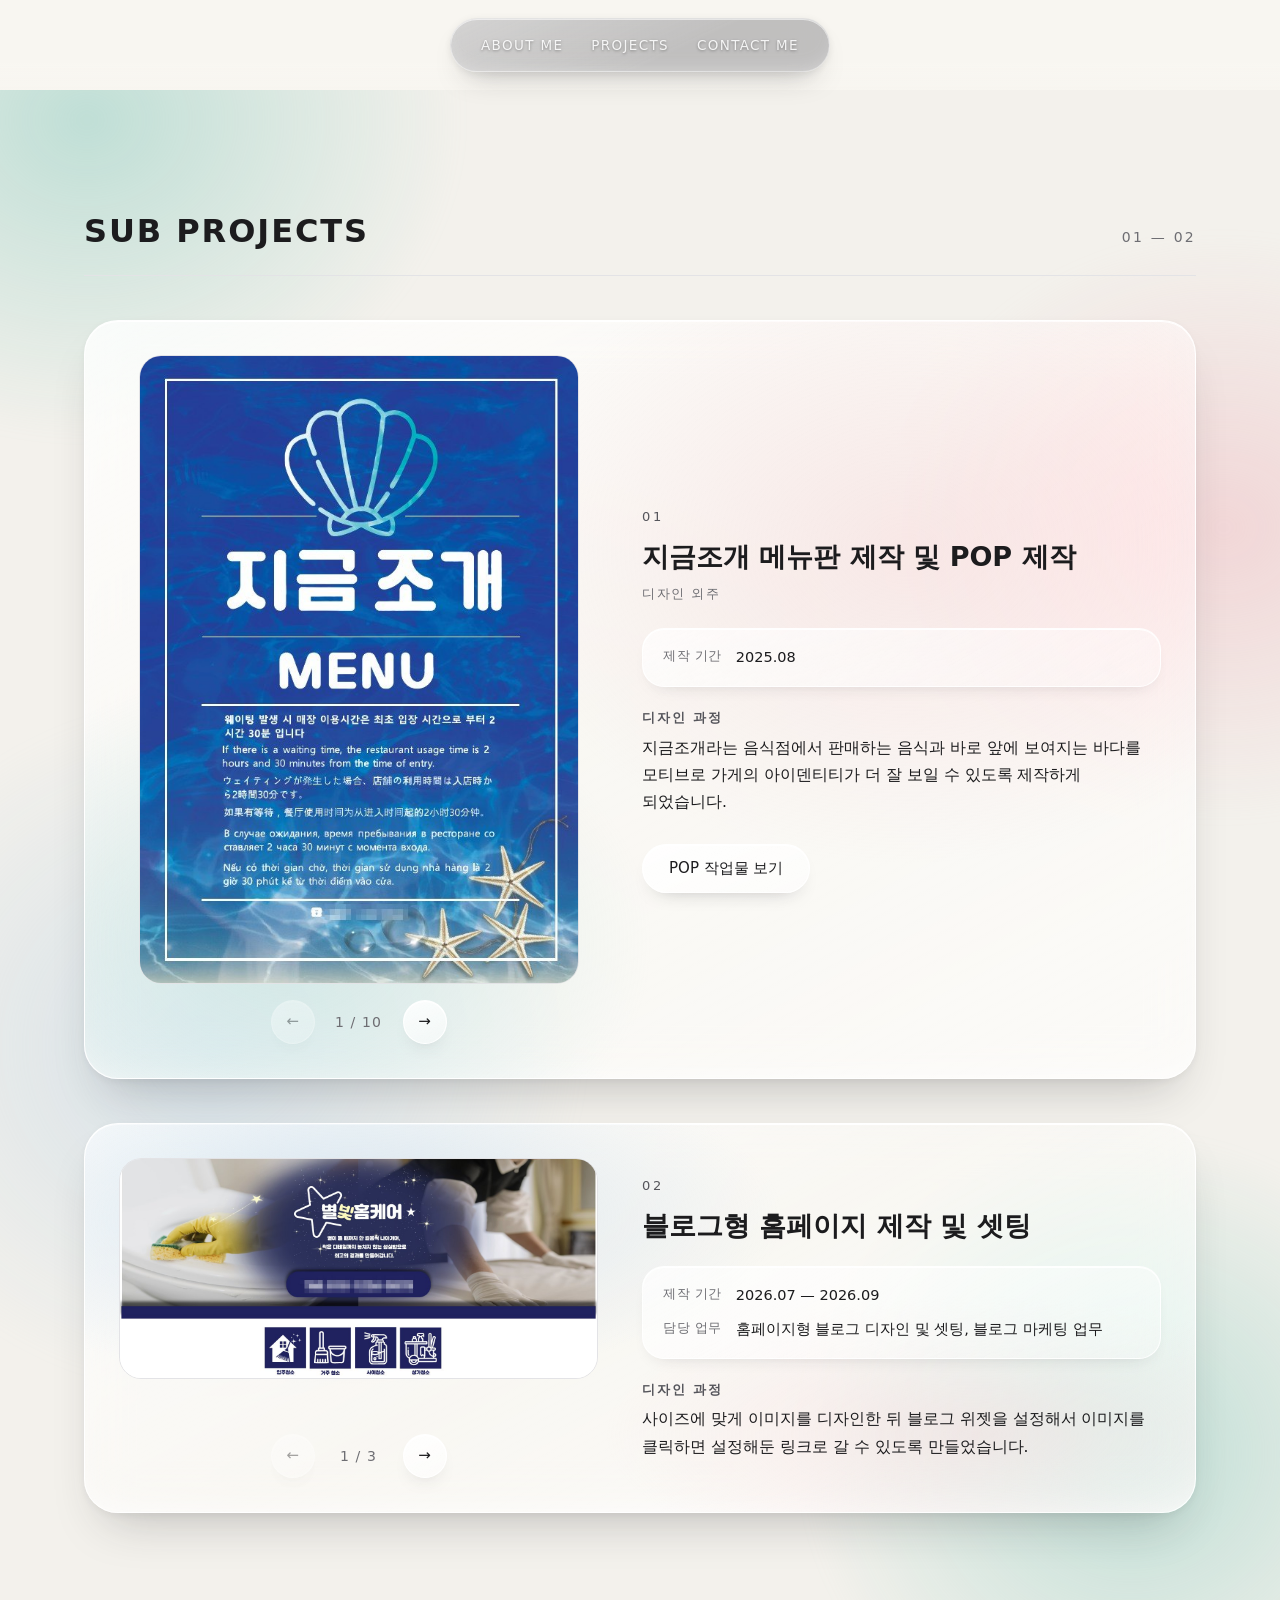
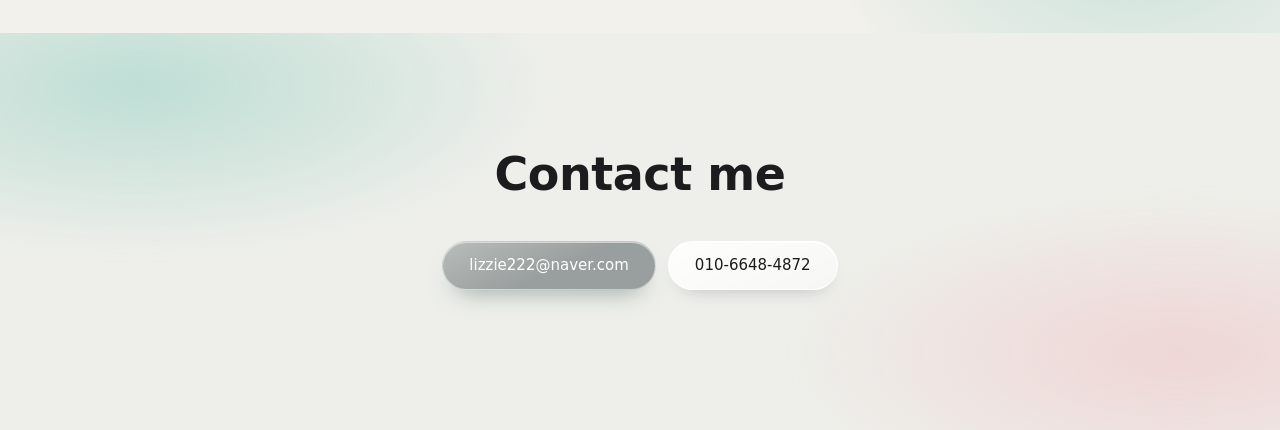
==== commit 1b111f01: "블로그형 홈페이지 디자인 과정 입력 Co-Authored-By: Claude Opus 5.5 <noreply@anthropic.com>" ====
--- a/sub-projects.html
+++ b/sub-projects.html
@@ -112,7 +112,7 @@
           </dl>
           <div class="block">
             <h3>디자인 과정</h3>
-            <p class="tbd">디자인 과정 입력 예정</p>
+            <p>사이즈에 맞게 이미지를 디자인한 뒤 블로그 위젯을 설정해서 이미지를 클릭하면 설정해둔 링크로 갈 수 있도록 만들었습니다.</p>
           </div>
         </div>
       </article>
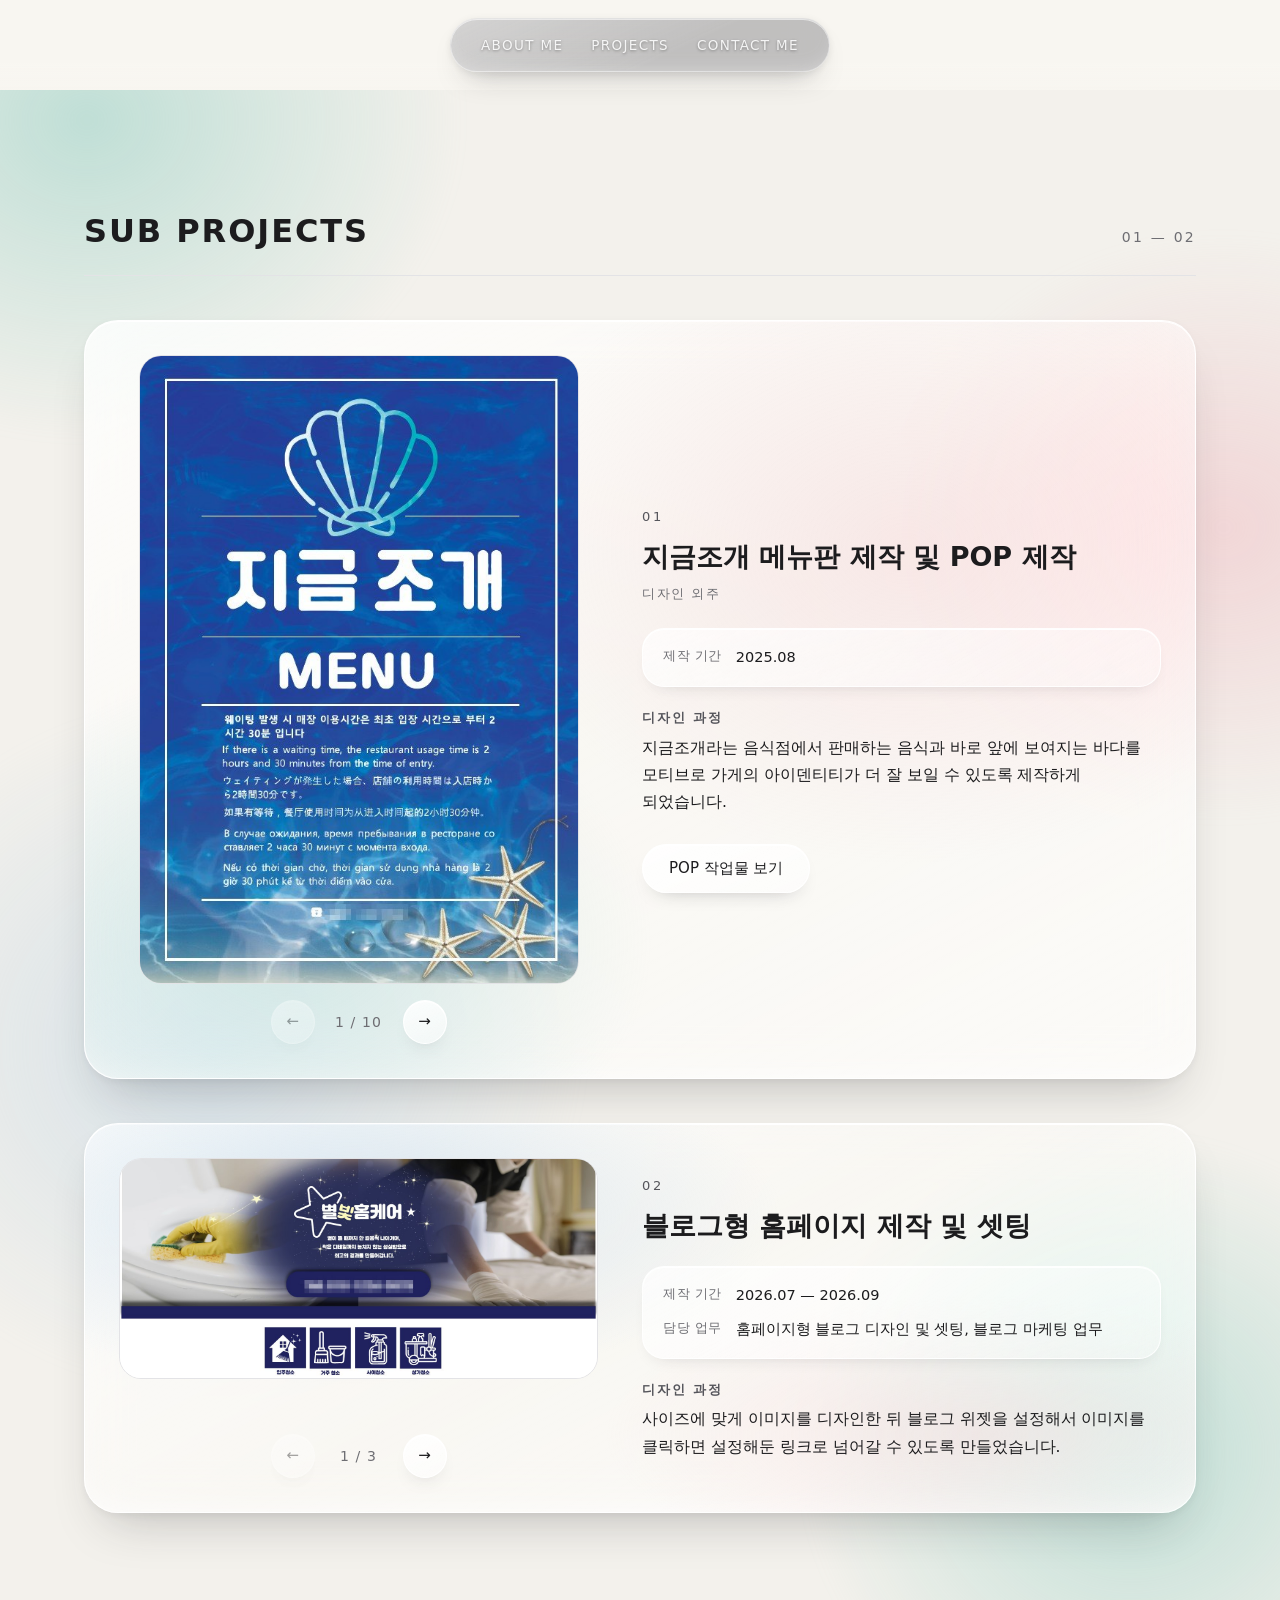
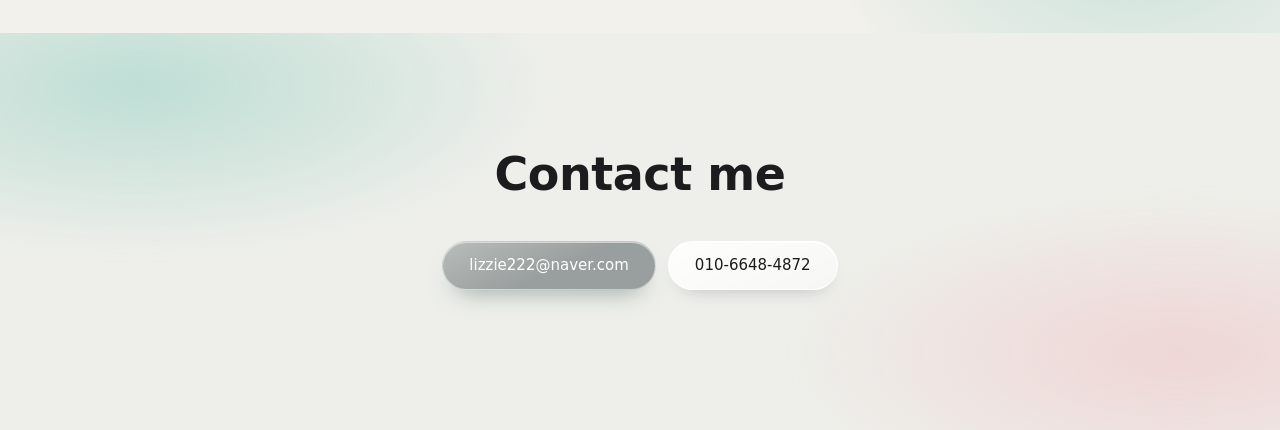
==== commit c5026ca4: "블로그형 홈페이지 디자인 과정 문구 수정 Co-Authored-By: Claude Opus 5.5 <noreply@anthropic.com>" ====
--- a/sub-projects.html
+++ b/sub-projects.html
@@ -112,7 +112,7 @@
           </dl>
           <div class="block">
             <h3>디자인 과정</h3>
-            <p>사이즈에 맞게 이미지를 디자인한 뒤 블로그 위젯을 설정해서 이미지를 클릭하면 설정해둔 링크로 갈 수 있도록 만들었습니다.</p>
+            <p>사이즈에 맞게 이미지를 디자인한 뒤 블로그 위젯을 설정해서 이미지를 클릭하면 설정해둔 링크로 넘어갈 수 있도록 만들었습니다.</p>
           </div>
         </div>
       </article>
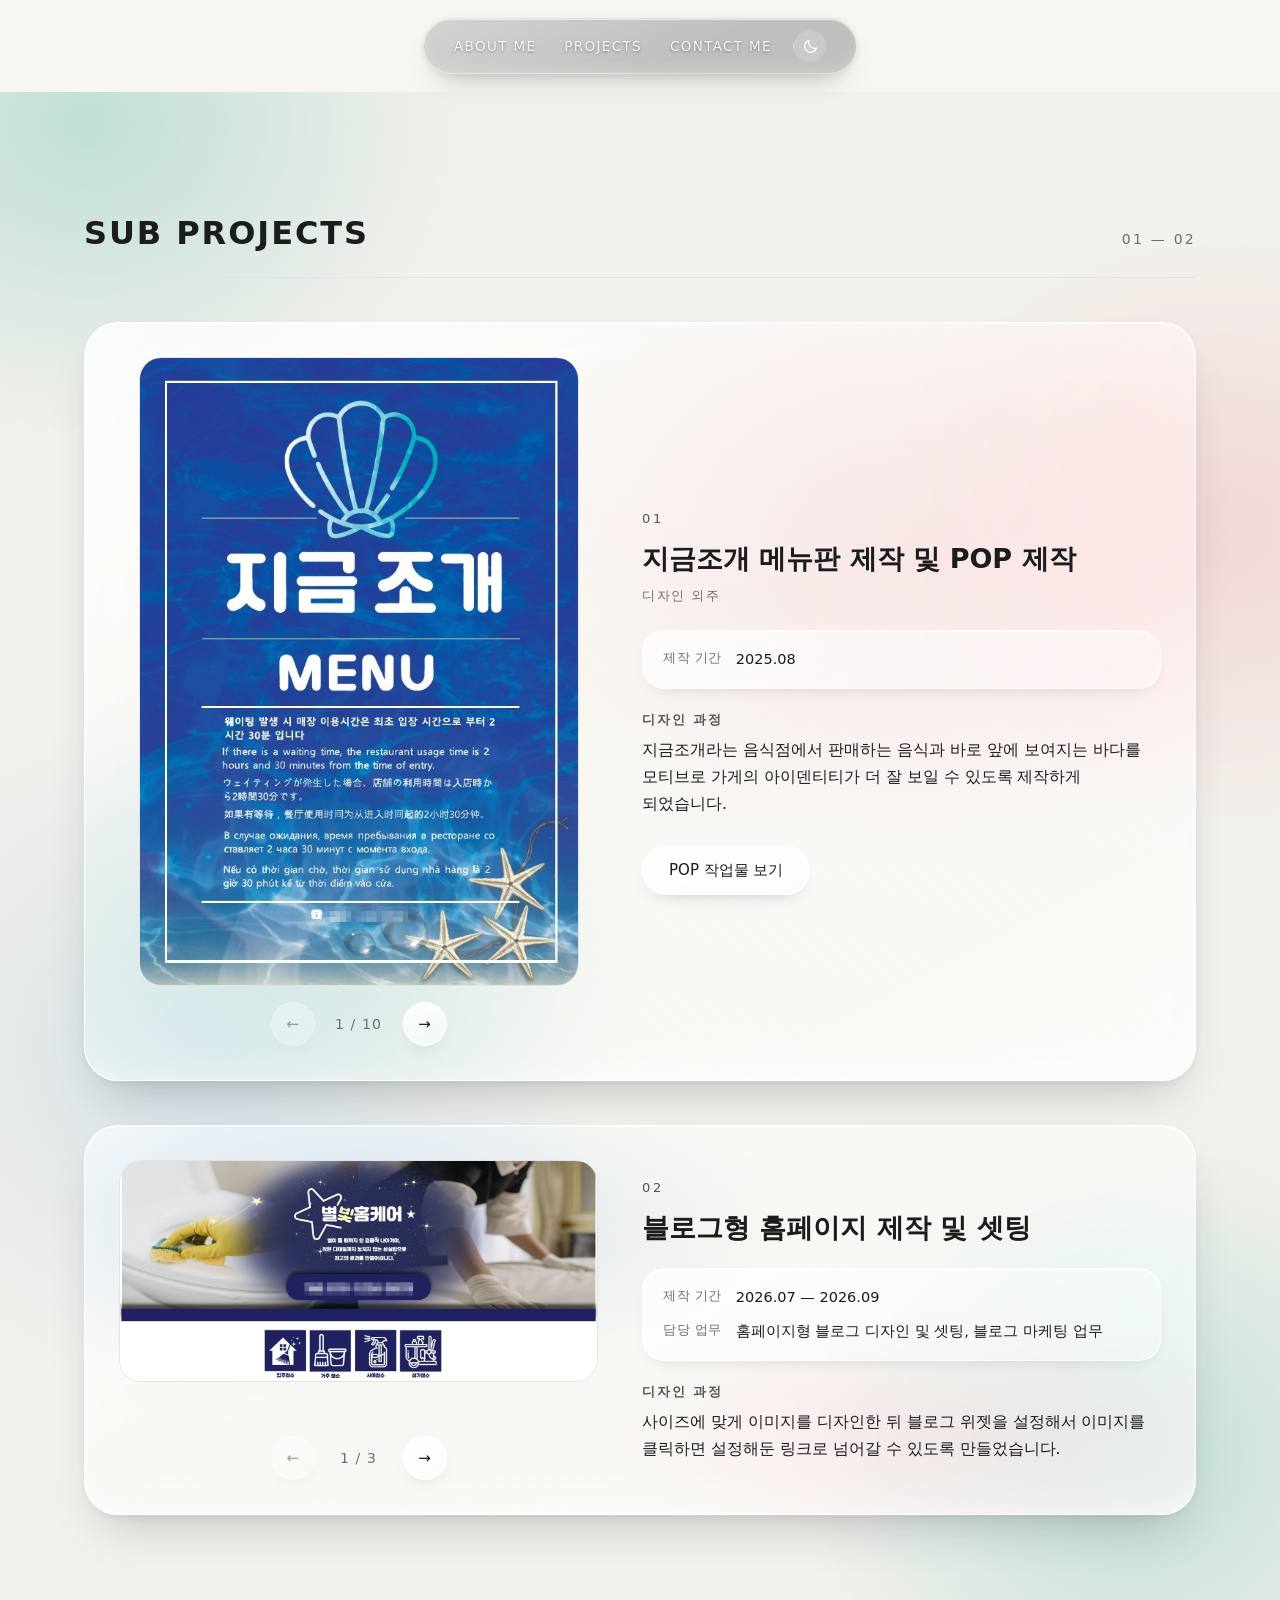
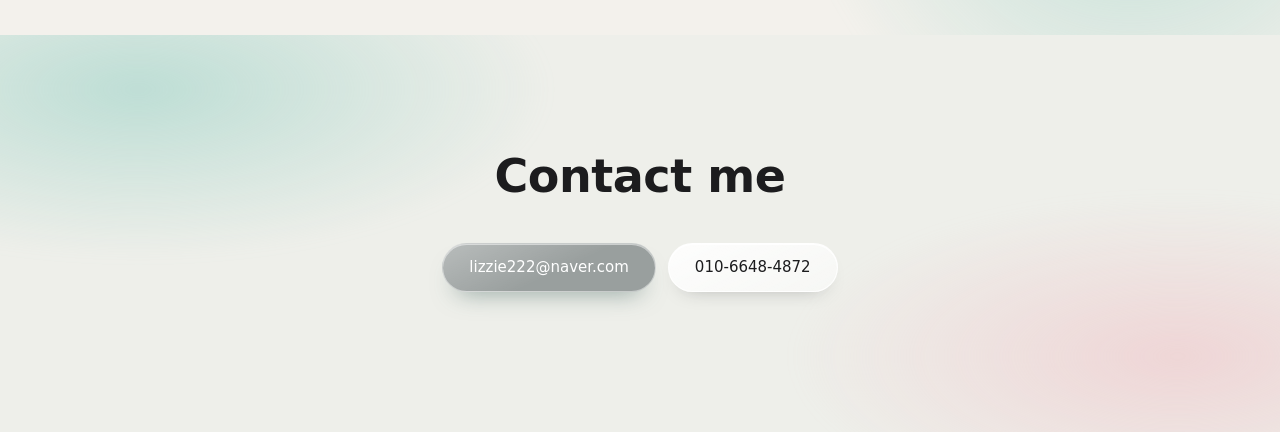
==== commit c9cb84fe: "다크 모드 추가 및 휴대폰 이력서 확대 기능 추가 - 헤더에 다크 모드 켜기/끄기 버튼 추가 (기기 설정 따라감, 선택은 저장) - 다크 모드 색상 변수 및 유리 질감 요소 다크 " ====
--- a/sub-projects.html
+++ b/sub-projects.html
@@ -16,6 +16,7 @@
 <meta property="og:image:alt" content="디자인으로 생각을 전달합니다 — 김나연 Visual Designer">
 <meta name="twitter:card" content="summary_large_image">
 <link rel="stylesheet" href="styles.css">
+<script src="theme.js"></script>
 </head>
 <body>
 
@@ -35,6 +36,11 @@
       </li>
       <li><a href="#contact">CONTACT ME</a></li>
     </ul>
+    <!-- 다크 모드 켜기/끄기 (동작은 theme.js) -->
+    <button class="theme-toggle" type="button" data-theme-toggle aria-pressed="false" aria-label="다크 모드로 전환">
+      <svg class="theme-toggle__moon" viewBox="0 0 24 24" aria-hidden="true"><path d="M20.5 14.2A8.5 8.5 0 0 1 9.8 3.5a8.5 8.5 0 1 0 10.7 10.7z"/></svg>
+      <svg class="theme-toggle__sun" viewBox="0 0 24 24" aria-hidden="true"><circle cx="12" cy="12" r="4.2"/><path d="M12 2v2.4M12 19.6V22M2 12h2.4M19.6 12H22M4.9 4.9l1.7 1.7M17.4 17.4l1.7 1.7M4.9 19.1l1.7-1.7M17.4 6.6l1.7-1.7"/></svg>
+    </button>
   </nav>
 </header>
 
--- a/styles.css
+++ b/styles.css
@@ -105,6 +105,7 @@
   .section__title:hover,
   .project__title:hover,
   .contact__title:hover,
+  .card--info:hover,
   .totop:hover { transform: none; }
 }
 
@@ -247,6 +248,42 @@
   background: rgba(255, 255, 255, .14);
   transform: none;
 }
+
+/* 다크 모드 켜기/끄기 버튼 — 메뉴 오른쪽, 얇은 구분선 뒤 */
+.theme-toggle {
+  flex: none;
+  display: inline-flex;
+  align-items: center;
+  justify-content: center;
+  width: 32px;
+  height: 32px;
+  margin-left: 22px;
+  padding: 0;
+  border: 0;
+  border-radius: var(--r-full);
+  background: rgba(255, 255, 255, .16);
+  box-shadow: -11px 0 0 -10px rgba(255, 255, 255, .55);  /* 구분선 */
+  color: rgba(255, 255, 255, .92);
+  cursor: pointer;
+  transition: background var(--hover-speed), transform var(--hover-speed);
+}
+.theme-toggle:hover {
+  background: rgba(255, 255, 255, .28);
+  transform: rotate(-14deg) scale(1.1);
+}
+.theme-toggle svg {
+  width: 17px;
+  height: 17px;
+  fill: none;
+  stroke: currentColor;
+  stroke-width: 1.8;
+  stroke-linecap: round;
+  stroke-linejoin: round;
+}
+/* 라이트일 때는 달(다크로 전환), 다크일 때는 해(라이트로 전환) */
+.theme-toggle__sun { display: none; }
+[data-theme="dark"] .theme-toggle__sun  { display: block; }
+[data-theme="dark"] .theme-toggle__moon { display: none; }
 
 /* ---------- 첫 화면 ---------- */
 
@@ -496,6 +533,23 @@
   aspect-ratio: 4 / 5;
   object-fit: cover;
   object-position: center top;
+  border: 0;               /* 배경이 투명한 인물 사진이라 테두리 없이 */
+  border-radius: 0;
+}
+
+/* 스크롤해서 화면에 들어오면 아래에서 위로 떠오른다 (index.html 스크립트가 .reveal/.is-in을 붙임)
+   hover의 transform과 겹치지 않도록 translate 속성을 따로 쓴다 */
+.section .reveal {   /* .card--info 등의 transition보다 우선하도록 .section을 붙임 */
+  opacity: 0;
+  translate: 0 40px;
+  transition: opacity .8s ease var(--reveal-delay, 0s),
+              translate .8s cubic-bezier(.22, .61, .36, 1) var(--reveal-delay, 0s),
+              transform var(--hover-speed), box-shadow var(--hover-speed);
+}
+
+.section .reveal.is-in {
+  opacity: 1;
+  translate: 0 0;
 }
 
 /* 홈페이지 화면: 16:10으로 채우고 넘치는 좌우는 잘라냄 */
@@ -537,9 +591,9 @@
 
 .about__top {
   display: grid;
-  grid-template-columns: 340px 1fr;
+  grid-template-columns: 410px 1fr;
   gap: 56px;
-  align-items: start;
+  align-items: center;   /* 사진과 소개 글을 세로 가운데에 맞춤 */
 }
 
 .about__body { margin-top: 22px; }
@@ -560,6 +614,13 @@
   border: 1px solid var(--glass-line);
   border-radius: var(--r-md);
   box-shadow: var(--glass-shadow);
+  transition: transform var(--hover-speed), box-shadow var(--hover-speed);
+}
+
+/* 커서를 올리면 카드가 살짝 위로 떠오른다 */
+.card--info:hover {
+  transform: translateY(-6px);
+  box-shadow: var(--glass-shadow), 0 14px 28px rgba(120, 124, 134, .14);
 }
 
 /* ABOUT 카드도 유리 안쪽에 파스텔을 깐다 */
@@ -629,6 +690,17 @@
   display: flex;
   align-items: center;
   gap: 10px;
+}
+
+.info-list dd .info-list__tag {
+  display: inline-block;
+  margin-top: 0;
+  padding: 2px 10px;
+  border: 1px solid var(--line);
+  border-radius: 999px;
+  font-size: 12px;
+  color: var(--accent);
+  background: rgba(255, 255, 255, .6);
 }
 
 .btn--sm {
@@ -962,6 +1034,28 @@
   transform: translateY(-2px) scale(1.04);
 }
 
+/* 이력서 확대 버튼 — 컴퓨터에서는 숨기고 휴대폰에서만 보인다 (반응형 참고) */
+.resume__zoom {
+  display: none;
+  align-items: center;
+  height: 36px;
+  margin-right: auto;   /* 왼쪽 끝에 두고 저장·닫기는 오른쪽 */
+  padding: 0 14px;
+  font-family: inherit;
+  font-size: 13px;
+  color: var(--ink);
+  background: linear-gradient(155deg, rgba(255, 255, 255, .95), rgba(255, 255, 255, .6));
+  border: 1px solid var(--glass-line);
+  border-radius: var(--r-full);
+  box-shadow: 0 10px 20px -12px rgba(38, 38, 44, .4);
+  cursor: pointer;
+}
+.resume__zoom[aria-pressed="true"] {
+  color: #fff;
+  background: var(--accent);
+  border-color: var(--accent);
+}
+
 .resume__close {
   width: 40px;
   height: 40px;
@@ -1028,6 +1122,117 @@
 }
 
 /* ============================================================
+   다크 모드
+   헤더의 버튼(theme.js)이 <html data-theme="dark"> 를 붙이면 적용됩니다.
+   색은 아래 변수에서 한 번에 조정하세요.
+   ============================================================ */
+
+:root[data-theme="dark"] {
+  color-scheme: dark;
+
+  --bg:         #16171A;
+  --bg-soft:    #1B1C20;
+
+  --mint:       rgba(96, 160, 148, .30);
+  --mint-soft:  rgba(96, 160, 148, .20);
+  --pink:       rgba(188, 120, 132, .26);
+  --pink-soft:  rgba(188, 120, 132, .17);
+  --sky:        rgba(110, 146, 180, .24);
+  --sage:       #6F8A85;
+  --sage-deep:  #86A9A2;
+  --ink:        #ECECEF;
+  --ink-soft:   #A1A1A8;
+  --line:       #34353B;
+  --accent:     #B9B9C0;
+  --accent-deep:#F2F2F5;
+  --accent-pale:#1D1F22;
+
+  --header-bg:  rgba(70, 71, 78, .62);
+  --glass-line: rgba(255, 255, 255, .12);
+  --glass-face: linear-gradient(
+                  152deg,
+                  rgba(52, 54, 60, .78) 0%,
+                  rgba(36, 37, 42, .52) 48%,
+                  rgba(46, 48, 54, .70) 100%);
+  --glass-shadow:
+    0 26px 50px -22px rgba(0, 0, 0, .6),
+    0 3px 10px rgba(0, 0, 0, .2),
+    inset 0 1px 0 rgba(255, 255, 255, .10),
+    inset 0 -18px 34px -22px rgba(255, 255, 255, .05);
+}
+
+/* 테마를 바꿀 때 배경과 글자색이 부드럽게 바뀌도록 */
+body { transition: background-color .3s, color .3s; }
+
+[data-theme="dark"] .header__bar {
+  border-color: rgba(255, 255, 255, .14);
+  background:
+    linear-gradient(155deg, rgba(255, 255, 255, .12), rgba(255, 255, 255, .02) 60%),
+    var(--header-bg);
+}
+
+[data-theme="dark"] .submenu { background: #2A2B30; }
+
+[data-theme="dark"] .btn--solid { color: #fff; }
+
+[data-theme="dark"] .btn--line,
+[data-theme="dark"] .btn--pending,
+[data-theme="dark"] .resume__close,
+[data-theme="dark"] .resume__zoom,
+[data-theme="dark"] .totop {
+  background: linear-gradient(155deg, rgba(70, 72, 80, .9), rgba(44, 46, 52, .7));
+  border-color: rgba(255, 255, 255, .14);
+  box-shadow:
+    0 10px 20px -14px rgba(0, 0, 0, .6),
+    inset 0 1px 0 rgba(255, 255, 255, .10);
+}
+
+[data-theme="dark"] .ph {
+  background:
+    linear-gradient(155deg, rgba(255, 255, 255, .08), rgba(255, 255, 255, .02) 62%),
+    radial-gradient(78% 80% at 26% 20%, var(--mint-soft), transparent 76%),
+    rgba(60, 62, 68, .6);
+  border-color: rgba(255, 255, 255, .1);
+  box-shadow: none;
+  color: var(--ink-soft);
+}
+
+[data-theme="dark"] .card__sub {
+  border-top-color: rgba(255, 255, 255, .1);
+  box-shadow: none;
+}
+
+[data-theme="dark"] .info-list dd .info-list__tag { background: rgba(255, 255, 255, .06); }
+
+[data-theme="dark"] .btn--gray {
+  background: #4A4B52;
+  border-color: #4A4B52;
+}
+[data-theme="dark"] .btn--gray:hover {
+  background: #5C5D65;
+  border-color: #5C5D65;
+}
+
+[data-theme="dark"] .meta {
+  background: linear-gradient(150deg, rgba(255, 255, 255, .07), rgba(255, 255, 255, .02));
+  border-color: rgba(255, 255, 255, .1);
+  box-shadow:
+    0 8px 18px -12px rgba(0, 0, 0, .5),
+    inset 0 1px 0 rgba(255, 255, 255, .06);
+}
+
+/* 흰 배경 사진이 너무 튀지 않게 살짝 낮춘다 */
+[data-theme="dark"] .ph-img { filter: brightness(.94); }
+
+[data-theme="dark"] .resume__backdrop { background: rgba(0, 0, 0, .6); }
+
+[data-theme="dark"] .resume__zoom[aria-pressed="true"] {
+  color: var(--bg);
+  background: var(--accent);
+  border-color: var(--accent);
+}
+
+/* ============================================================
    반응형
    ============================================================ */
 
@@ -1042,7 +1247,7 @@
 
   .about__top .ph--profile,
   .about__top .ph-img--profile {
-    max-width: 320px;
+    max-width: 390px;
     justify-self: center;
     aspect-ratio: 4 / 4.4;
   }
@@ -1070,6 +1275,14 @@
 
   .header__menu { gap: 6px 18px; }
   .header__menu a { font-size: 12.5px; }
+
+  /* 다크 모드 버튼이 들어가도 메뉴가 한 줄에 들어가도록 간격을 줄인다 */
+  .header__bar:has(.theme-toggle) { padding-inline: 16px 8px; }
+  .header__bar:has(.theme-toggle) .header__menu { gap: 6px 14px; flex-wrap: nowrap; }
+  .header__bar:has(.theme-toggle) .header__menu a { letter-spacing: .06em; }
+  .header__bar:has(.theme-toggle) .header__menu a { white-space: nowrap; }
+  .theme-toggle { width: 28px; height: 28px; margin-left: 12px; }
+  .theme-toggle svg { width: 15px; height: 15px; }
 
   html { scroll-padding-top: 96px; }
 
@@ -1098,4 +1311,23 @@
   .resume__tools { gap: 6px; padding-bottom: 10px; }
   .resume__save { height: 36px; padding: 0 14px; font-size: 13px; }
   .resume__close { width: 36px; height: 36px; }
-}
+
+  /* 이력서 확대 — 버튼을 누르거나 이미지를 탭하면 원본 크기(794px)로 */
+  .resume__zoom { display: inline-flex; }
+  .resume__img { cursor: zoom-in; }
+  .resume.is-zoomed .resume__panel { width: 100%; height: 100%; }
+  .resume.is-zoomed .resume__img {
+    width: auto;
+    max-width: none;
+    cursor: zoom-out;
+  }
+}
+
+/* 아주 좁은 휴대폰 (320~360px) — 메뉴 글자를 조금 더 줄여 한 줄 유지 */
+@media (max-width: 360px) {
+  .header { padding-inline: 10px; }
+  .header__bar:has(.theme-toggle) { padding-inline: 14px 6px; }
+  .header__bar:has(.theme-toggle) .header__menu { gap: 6px 10px; }
+  .header__bar:has(.theme-toggle) .header__menu a { font-size: 11px; letter-spacing: .03em; }
+  .theme-toggle { margin-left: 8px; }
+}
